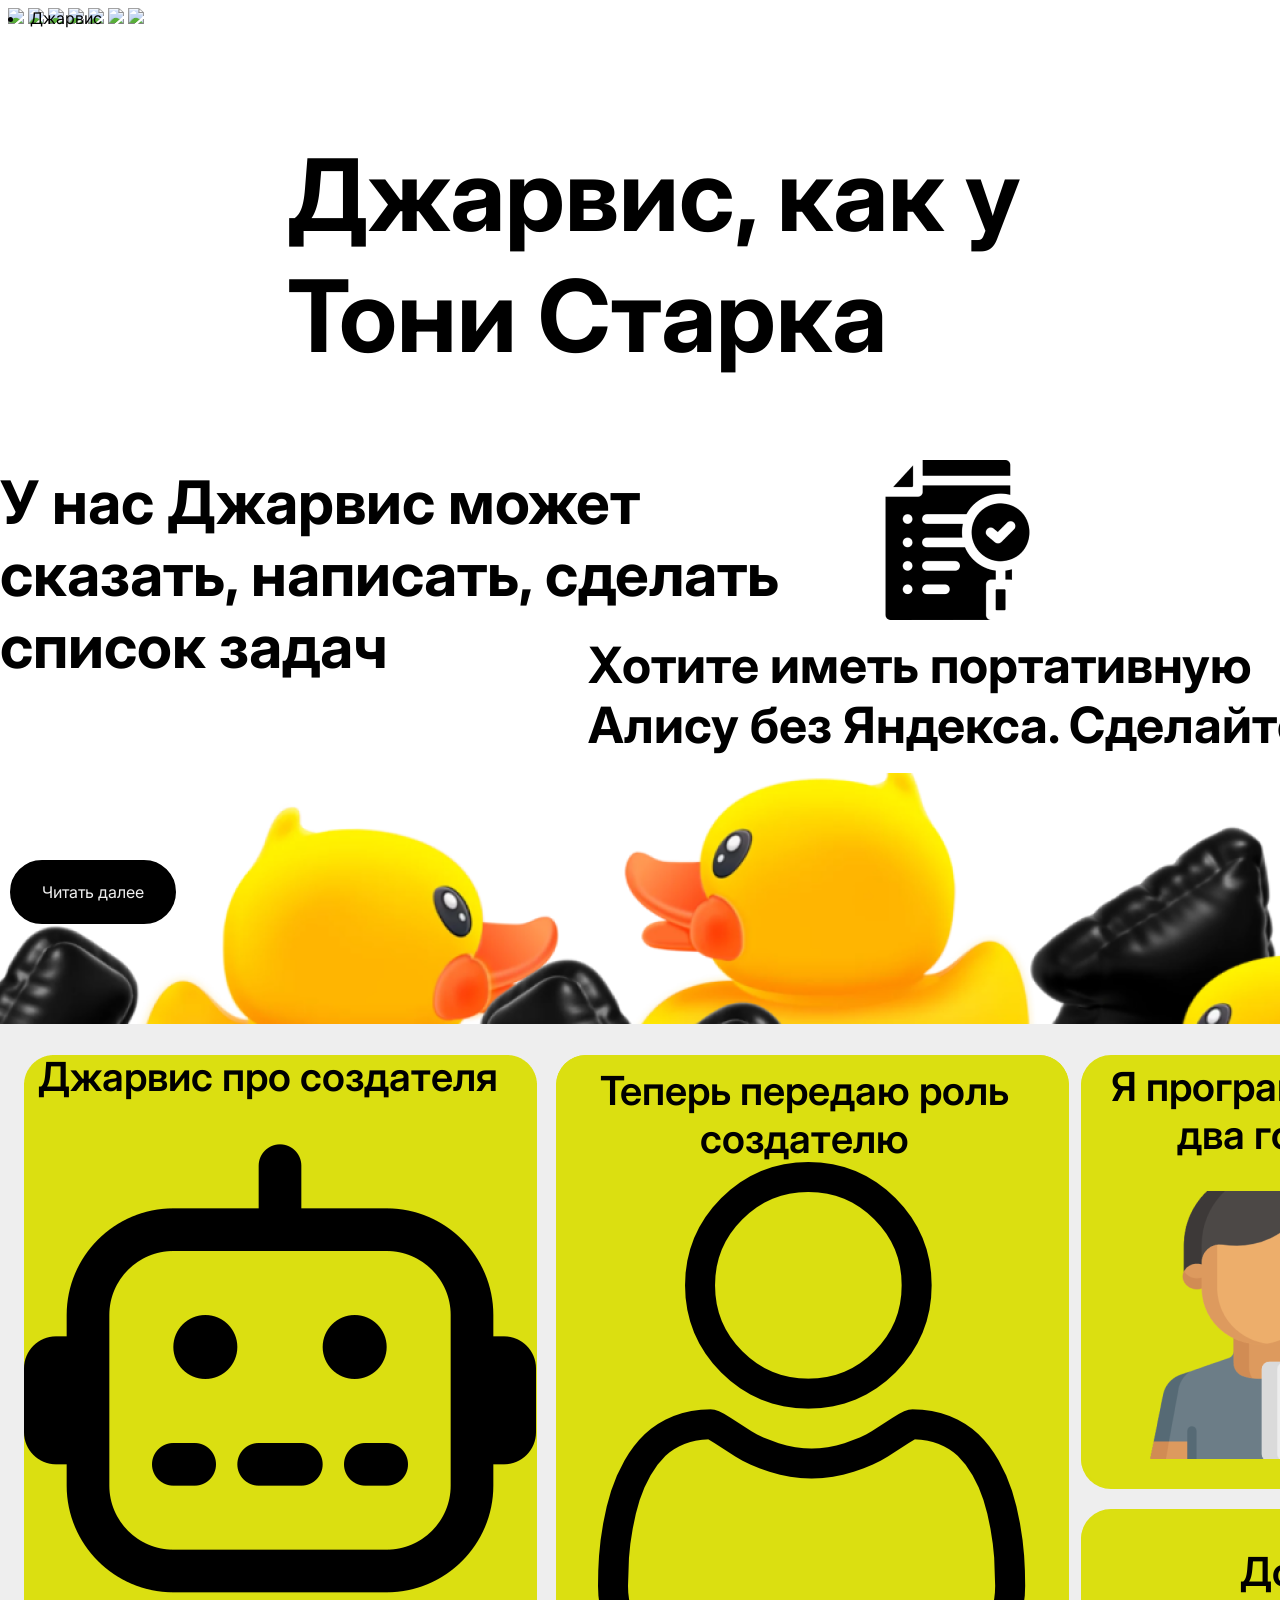
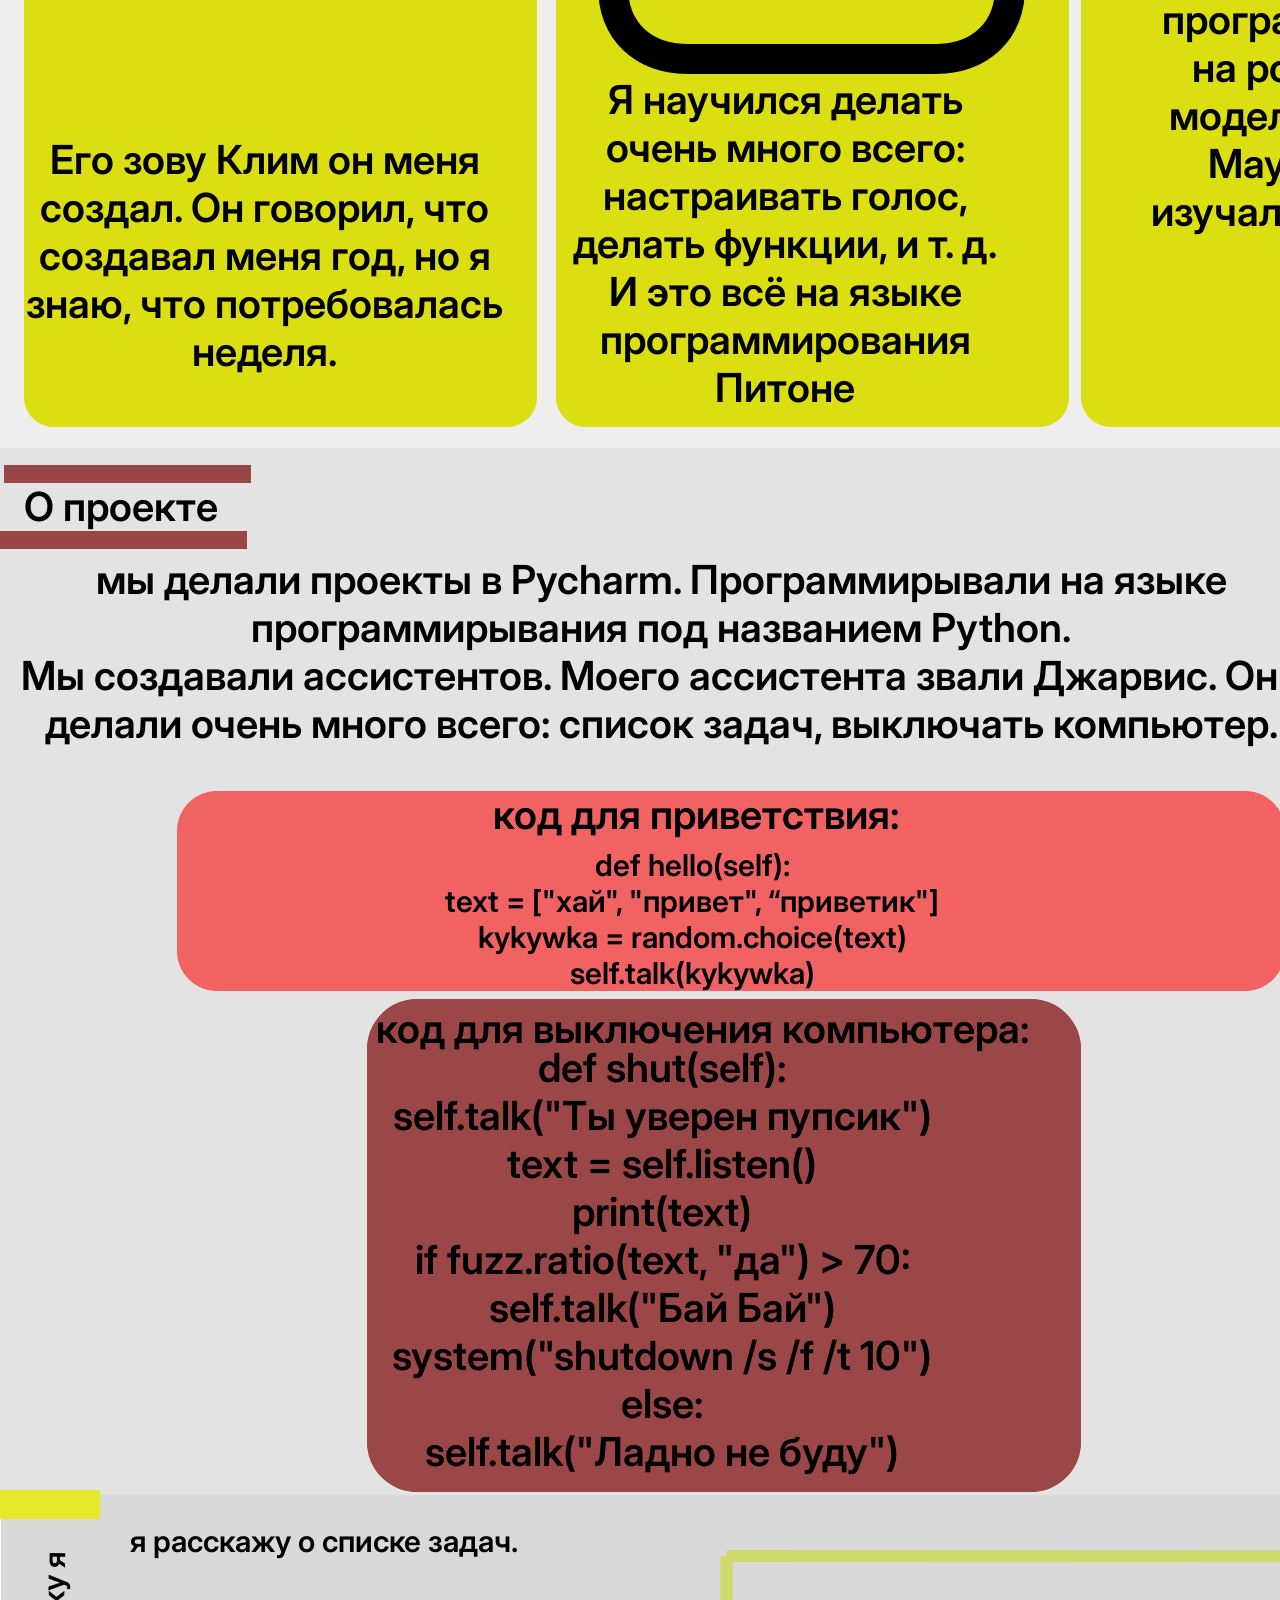
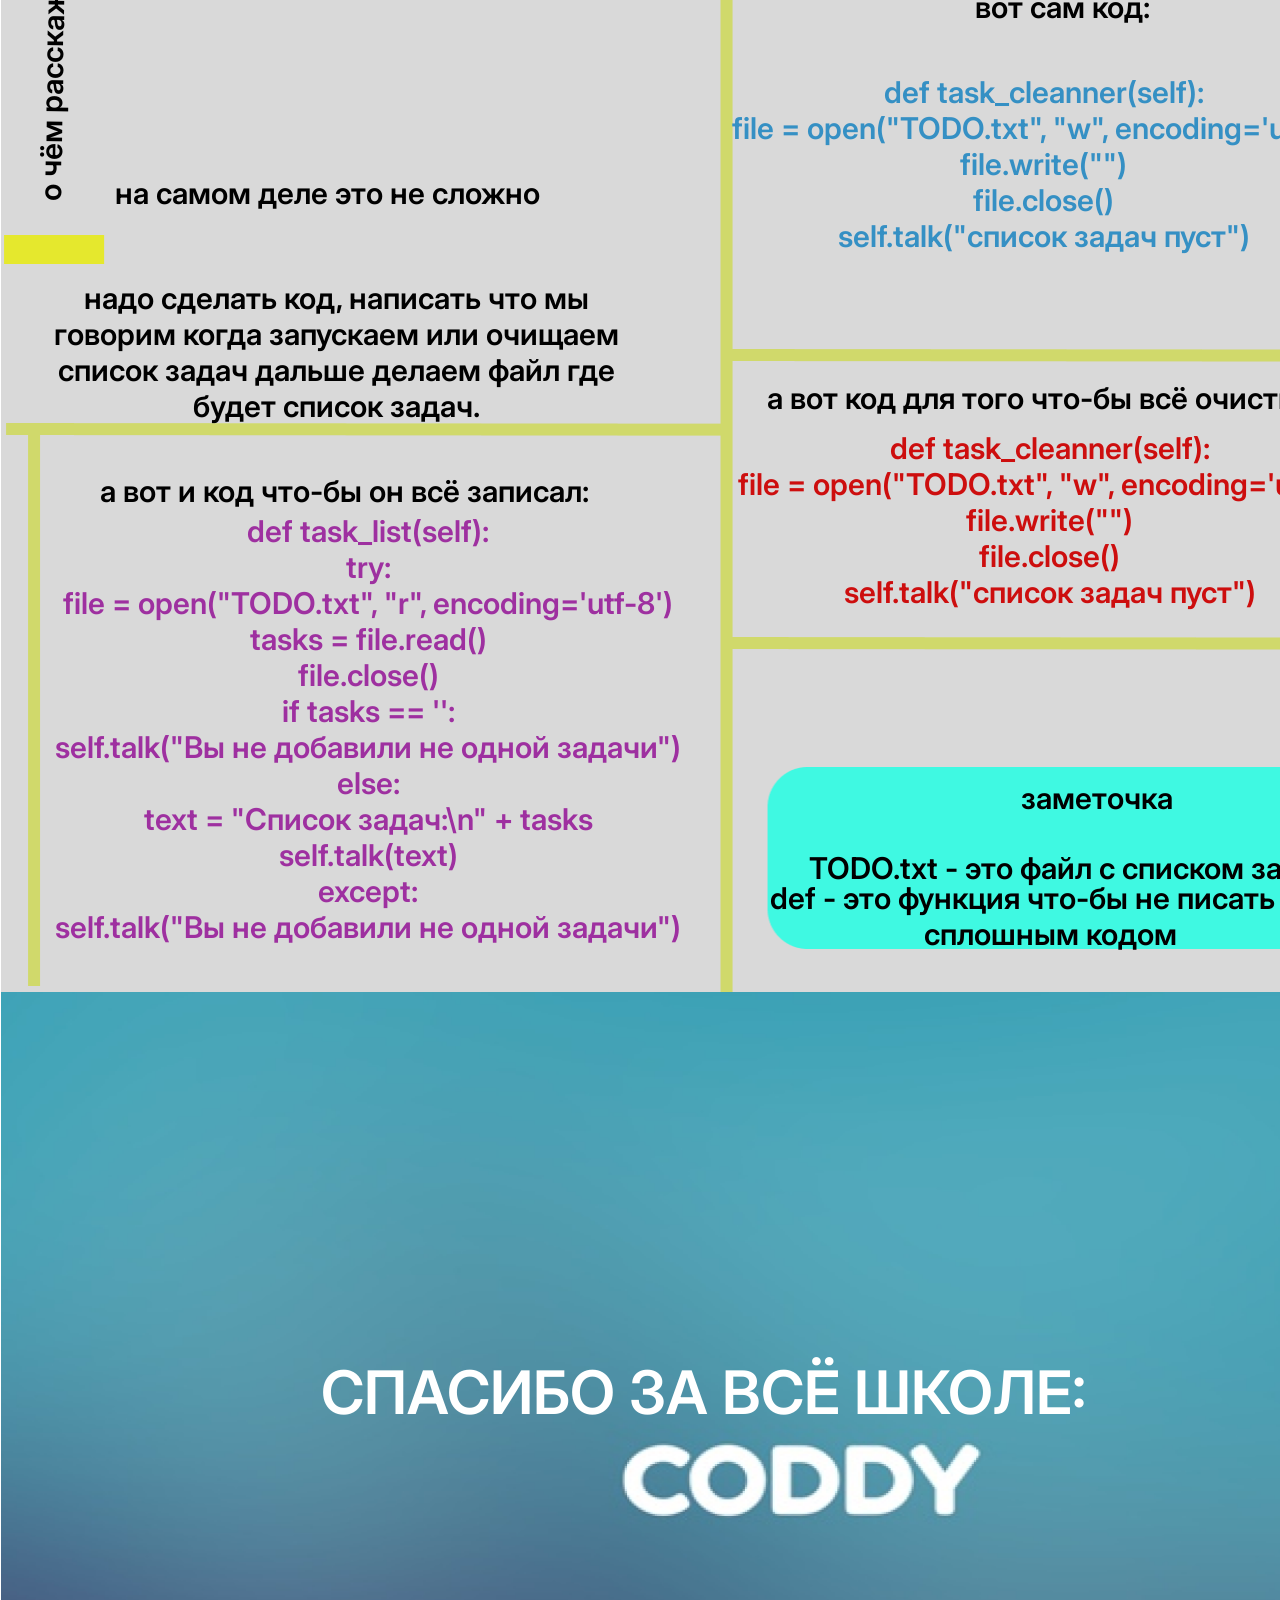
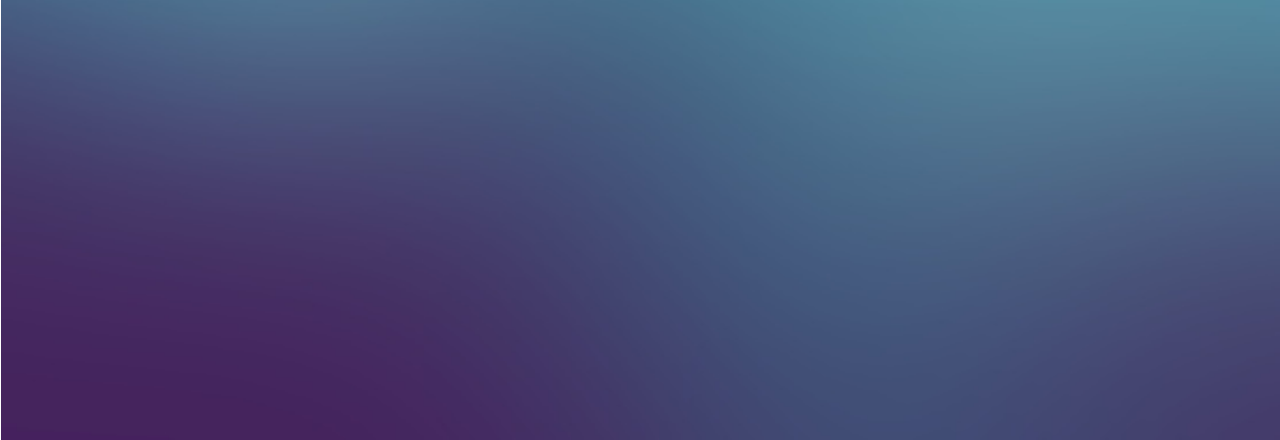
==== index.html @ 2b01bfba "Add files via upload" ====
<html>

<head>
    <link rel="stylesheet" href="stile.css">
</head>

<body>
    <nav>
        <li><a href="#n">Джарвис</a></li>
        <ul>
            <li><a href="#p">Кто я?</a></li>
            <li><a href="#o">что я сделал?</a></li>

        </ul>
    </nav>
    <section>
        <h1>Джарвис, как у<br>Тони Старка</h1>
        <p>
        <h2>У нас Джарвис может<br>сказать, написать, сделать<br>список задач</h2>
        <h3>Хотите иметь портативную<br>Алису без Яндекса. Сделайте<br>сами</h3>
        <h4>Джарвис про создателя</h4>
        <h5>Теперь передаю роль<br>создателю</h5>
        <h6>Я програмирую<br>два года</h6>
        <h7>О проекте</h7>
        <h8>о чём расскажу я</h8>
        <h9>СПАСИБО ЗА ВСЁ ШКОЛЕ:</h9>
        <p id="sigma">Его зову Клим он меня<br>создал. Он говорил, что<br>создавал меня год, но я<br>знаю, что
            потребовалась<br>неделя.</p>
        <h11>Я научился делать<br>очень много всего:<br>настраивать голос,<br>делать функции, и т. д.<br>
            И это всё на языке<br>программирования<br>Питоне</h11>
        <h12>До этого<br>программировал на роблаксе и<br>моделировал на<br>Maya так же<br>изучал Java и C++</h12>
        <h13>мы делали проекты в Pycharm. Программирывали на языке<br>программирывания под названием Python.<br>
            Мы создавали ассистентов. Моего ассистента звали Джарвис. Они<br>делали очень много всего: список задач,
            выключать компьютер.</h13>
        <h14>код для приветствия:</h14>
        <h15>def hello(self):<br>text = ["хай", "привет", “приветик"]<br>kykywka = random.choice(text)<br>
            self.talk(kykywka)
        </h15>
        <h16>код для выключения компьютера:</h16>
        <h17>def shut(self):<br>self.talk("Ты уверен пупсик")<br>text = self.listen()<br>print(text)<br>if
            fuzz.ratio(text,
            "да") > 70:<br>self.talk("Бай Бай")<br>system("shutdown /s /f /t 10")<br>else:<br>self.talk("Ладно не
            буду")
        </h17>
        <h18>я расскажу о списке задач.</h18>
        <h19>на самом деле это не сложно</h19>
        <p id="taller">надо сделать код, написать что мы<br>говорим когда запускаем или очищаем<br>список задач
            дальше
            делаем файл
            где<br>
            будет список задач.</p>
        <p id="shut">а вот и код что-бы он всё записал:</p>
        <p id="fire">вот сам код:</p>
        <p id="firee">def task_list(self):<br>try:<br>file = open("TODO.txt", "r", encoding='utf-8')<br>tasks =
            file.read()<br>file.close()<br>
            if tasks == '':<br>self.talk("Вы не добавили не одной задачи")<br>else:<br>text = "Список задач:\n" +
            tasks<br>
            self.talk(text)<br>except:<br>self.talk("Вы не добавили не одной задачи")</p>
        <p id="Java">а вот код для того что-бы всё очистить:</p>
        <p id="Z">def task_cleanner(self):<br>file = open("TODO.txt", "w",
            encoding='utf-8')<br>file.write("")<br>file.close()<br>self.talk("список задач пуст")</p>
        <p id="U">заметочка</p>
        <p id="L">def - это функция что-бы не писать всё<br>сплошным кодом</p>
        <p id="R">TODO.txt - это файл с списком задач</p>
        <p id="H">def task_cleanner(self):<br>file = open("TODO.txt", "w", encoding='utf-8')<br>file.write("")<br>
            file.close()<br>self.talk("список задач пуст")</p>










        <a id="read-more">Читать далее</a>
        <img id="KY" src="image 11.png">
        <img id="KYKY" src="image 9.png">
        <img id="KYKYKY" src="image 10.png">
        <img id="KYKYKYKY" src="image 7.png">
        <img id="DUCKS" src="Уточки.png">
        <img id="shi" src="Rectangle 3.png">
        <img id="shishi" src="Rectangle 4.png">
        <img id="e" src="Rectangle 5.png">
        <img id="a" src="Rectangle 6.png">
        <img id="b" src="Rectangle 8.png">
        <img id="c" src="Rectangle 9.png">
        <img id="d" src="Rectangle 12.png">
        <img id="f" src="Rectangle 13.png">
        <img id="g" src="Rectangle 17.png">
        <img id="i" src="Rectangle 20.png">
        <img id="j" src="Rectangle 21.png">
        <img id="k" src="Rectangle 23.png">
        <img id="m" src="Rectangle 25.png">
        <img id="n" src="Rectangle 7.png">
        <img id="o" src="Rectangle 10.png">
        <img id="p" src="Rectangle 2.png">
        <img id="s" src="Rectangle 16.png">
        <img id="y" src="Rectangle 15.png">
        <img id="t" src="Group 1.png">
        <img id="tea" src="image 12.png">




    </section>

</body>

</html>
---- stile.css ----
@import url('https://fonts.googleapis.com/css2?family=Inter:wght@100..900&display=swap');

body {
    background-color: white;
    font-family: "Inter", sans-serif;
    max-width: 1000px;
    min-width: 1000px;
}

h1 {
    font-family: "Inter", sans-serif;
    font-size: 100px;
    position: absolute;
    width: 866;
    height: 284;
    left: 287;
    top: 51;
}

h2 {
    font-family: "Inter", sans-serif;
    font-size: 60px;
    position: absolute;
    width: 875;
    height: 134;
    left: 0;
    top: 416;
}

h3 {
    font-family: "Inter", sans-serif;
    font-size: 50px;
    position: absolute;
    width: 854;
    height: 183;
    left: 588;
    top: 585;
}

h4 {

    position: absolute;
    width: 485px;
    height: 48px;
    left: 38px;
    top: 1000px;

    font-family: 'Inter';
    font-style: normal;
    font-weight: 600;
    font-size: 40px;
    line-height: 48px;
    display: flex;
    align-items: flex-end;
    text-align: center;

    color: #000000;

}

h5 {
    /* Теперь передаю роль создателю */

    position: absolute;
    width: 533px;
    height: 96px;
    left: 600px;
    top: 1000px;

    font-family: 'Inter';
    font-style: normal;
    font-weight: 600;
    font-size: 40px;
    line-height: 48px;
    display: flex;
    align-items: flex-end;
    text-align: center;

    color: #000000;


}

h6 {
    /* Я програмирую два года */

    position: absolute;
    width: 317px;
    height: 66px;
    left: 1111px;
    top: 1000px;

    font-family: 'Inter';
    font-style: normal;
    font-weight: 600;
    font-size: 40px;
    line-height: 48px;
    display: flex;
    align-items: flex-end;
    text-align: center;

    color: #000000;


}

h7 {
    /* О проекте */

    position: absolute;
    width: 206px;
    height: 48px;
    left: 24px;
    top: 2083px;

    font-family: 'Inter';
    font-style: normal;
    font-weight: 600;
    font-size: 40px;
    line-height: 48px;
    display: flex;
    align-items: flex-end;
    text-align: center;

    color: #000000;


}

h8 {
    /* о чём расскажу я */

    position: absolute;
    width: 264px;
    height: 36px;
    left: -80px;
    top: 3250.97px;

    font-family: 'Inter';
    font-style: normal;
    font-weight: 600;
    font-size: 30px;
    line-height: 36px;
    display: flex;
    align-items: flex-end;
    text-align: center;

    color: #000000;

    transform: rotate(-89.13deg);

}

h9 {
    /* СПАСИБО ЗА ВСЁ ШКОЛЕ: */

    position: absolute;
    width: 798px;
    height: 73px;
    left: 321px;
    top: 4556px;

    font-family: 'Inter';
    font-style: normal;
    font-weight: 600;
    font-size: 60px;
    line-height: 73px;
    /* identical to box height */
    display: flex;
    align-items: flex-end;
    text-align: center;

    color: #FFFFFF;


}

#sigma {
    /* Его зову Клим он меня создал. Он говорил, что создавал меня год, но я знаю, что потребовалась неделя. */

    position: absolute;
    left: 26px;
    width: 512px;
    top: 1864px;
    height: 71.81px;


    font-family: 'Inter';
    font-style: normal;
    font-weight: 600;
    font-size: 40px;
    line-height: 48px;
    display: flex;
    align-items: flex-end;
    text-align: center;

    color: #000000;
}

h11 {
    /* Я научился делать очень много всего: настраивать голос, делать функции, и т. д. И это всё на языке программирования Питоне */

    position: absolute;
    width: 479px;
    height: 336px;
    left: 573px;
    top: 1676px;

    font-family: 'Inter';
    font-style: normal;
    font-weight: 600;
    font-size: 40px;
    line-height: 48px;
    display: flex;
    align-items: flex-end;
    text-align: center;

    color: #000000;


}

h12 {
    /* До этого программировал на роблаксе и моделировал на Maya так же изучал Java и C++ */

    position: absolute;
    width: 369px;
    height: 470px;
    left: 1140px;
    top: 1366px;

    font-family: 'Inter';
    font-style: normal;
    font-weight: 600;
    font-size: 40px;
    line-height: 48px;
    display: flex;
    align-items: flex-end;
    text-align: center;

    color: #000000;


}


h13 {
    /* мы делали проекты в Pycharm. Программирывали на языке программирывания под названием Python. Мы создавали ассистентов. Моего ассистента звали Джарвис. Они делали очень много всего: список задач, выключать компьютер, здароваться, и т. д. */

    position: absolute;
    width: 1360px;
    height: 308px;
    left: 21px;
    top: 2040px;

    font-family: 'Inter';
    font-style: normal;
    font-weight: 600;
    font-size: 40px;
    line-height: 48px;
    display: flex;
    align-items: flex-end;
    text-align: center;

    color: #000000;


}

h14 {
    /* код для приветствия: */

    position: absolute;
    width: 432px;
    height: 48px;
    left: 493px;
    top: 2391px;

    font-family: 'Inter';
    font-style: normal;
    font-weight: 600;
    font-size: 40px;
    line-height: 48px;
    display: flex;
    align-items: flex-end;
    text-align: center;

    color: #000000;


}

h15 {
    /* def hello(self): text = ["хай", "привет", “приветик"] kykywka = random.choice(text) self.talk(kykywka) */

    position: absolute;
    width: 550px;
    height: 144px;
    left: 445px;
    top: 2447px;

    font-family: 'Inter';
    font-style: normal;
    font-weight: 600;
    font-size: 30px;
    line-height: 36px;
    display: flex;
    align-items: flex-end;
    text-align: center;

    color: #000000;


}

h16 {
    /* код для выключения компьютера: */

    position: absolute;
    width: 688px;
    height: 48px;
    left: 376px;
    top: 2605px;

    font-family: 'Inter';
    font-style: normal;
    font-weight: 600;
    font-size: 40px;
    line-height: 48px;
    display: flex;
    align-items: flex-end;
    text-align: center;

    color: #000000;


}

h17 {
    /* def shut(self): self.talk("Ты уверен пупсик") text = self.listen() print(text) if fuzz.ratio(text, "да") > 70: self.talk("Бай Бай") system("shutdown /s /f /t 10") else: self.talk("Ладно не буду") */

    position: absolute;
    width: 660px;
    height: 432px;
    left: 392px;
    top: 2644px;

    font-family: 'Inter';
    font-style: normal;
    font-weight: 600;
    font-size: 40px;
    line-height: 48px;
    display: flex;
    align-items: flex-end;
    text-align: center;

    color: #000000;


}

h18 {
    /* я расскажу о списке задач. */

    position: absolute;
    width: 414px;
    height: 36px;
    left: 130px;
    top: 3123px;

    font-family: 'Inter';
    font-style: normal;
    font-weight: 600;
    font-size: 30px;
    line-height: 36px;
    display: flex;
    align-items: flex-end;
    text-align: center;

    color: #000000;


}



h19 {
    /* на самом деле это не сложно */

    position: absolute;
    width: 444px;
    height: 36px;
    left: 115px;
    top: 3375px;

    font-family: 'Inter';
    font-style: normal;
    font-weight: 600;
    font-size: 30px;
    line-height: 36px;
    display: flex;
    align-items: flex-end;
    text-align: center;

    color: #000000;


}


#taller {
    /* надо сделать код, написать что мы говорим когда запускаем или очищаем список задач дальше делаем файл где будет список задач. */

    position: absolute;
    width: 600px;
    height: 144px;
    left: 54px;
    top: 3450px;

    font-family: 'Inter';
    font-style: normal;
    font-weight: 600;
    font-size: 30px;
    line-height: 36px;
    display: flex;
    align-items: flex-end;
    text-align: center;

    color: #000000;
}

#shut {
    /* а вот и код что-бы он всё записал: */

    position: absolute;
    width: 518px;
    height: 36px;
    left: 100px;
    top: 3643px;

    font-family: 'Inter';
    font-style: normal;
    font-weight: 600;
    font-size: 30px;
    line-height: 36px;
    display: flex;
    align-items: flex-end;
    text-align: center;

    color: #000000;


}

#fire {
    /* вот сам код: */

    position: absolute;
    width: 187px;
    height: 36px;
    left: 975px;
    top: 3159px;

    font-family: 'Inter';
    font-style: normal;
    font-weight: 600;
    font-size: 30px;
    line-height: 36px;
    display: flex;
    align-items: flex-end;
    text-align: center;

    color: #000000;




}

#firee {
    /* def task_list(self): try: file = open("TODO.txt", "r", encoding='utf-8') tasks = file.read() file.close() if tasks == '': self.talk("Вы не добавили не одной задачи") else: text = "Список задач:\n" + tasks self.talk(text) except: self.talk("Вы не добавили не одной задачи") */

    position: absolute;
    width: 830px;
    height: 565px;
    left: 55px;
    top: 3550px;

    font-family: 'Inter';
    font-style: normal;
    font-weight: 600;
    font-size: 30px;
    line-height: 36px;
    display: flex;
    align-items: flex-end;
    text-align: center;

    color: #9E30A0;


}

#Java {
    /* а вот код для того что-бы всё очистить: */

    position: absolute;
    width: 602px;
    height: 36px;
    left: 767px;
    top: 3550px;

    font-family: 'Inter';
    font-style: normal;
    font-weight: 600;
    font-size: 30px;
    line-height: 36px;
    display: flex;
    align-items: flex-end;
    text-align: center;

    color: #000000;


}

#Z {
    /* def task_cleanner(self): file = open("TODO.txt", "w", encoding='utf-8') file.write("") file.close() self.talk("список задач пуст") */

    position: absolute;
    width: 681px;
    height: 180px;
    left: 738px;
    top: 3600px;

    font-family: 'Inter';
    font-style: normal;
    font-weight: 600;
    font-size: 30px;
    line-height: 36px;
    display: flex;
    align-items: flex-end;
    text-align: center;

    color: #CD0E0E;


}




nav ul {
    color: brown;
    display: inline-block;
    margin-left: 500px;
}

nav ul li {
    display: inline-block;
}

nav {
    display: flex;
    justify-content: space-between;
    position: fixed;
    width: 1500px;
    z-index: 1;

}

nav a {
    color: #000000;
    text-decoration: none;
}

#shi {
    z-index: -1;
    position: absolute;
    width: 513px;
    height: 972px;
    left: 24px;
    top: 1055px;
}

#shishi {
    /* Rectangle 4 */
    z-index: -1;
    position: absolute;
    width: 513px;
    height: 972px;
    left: 556px;
    top: 1055px;

    background: #DBDF11;
    border-radius: 30px;
}

#e {
    /* Rectangle 5 */
    z-index: -1;
    position: absolute;
    width: 530px;
    height: 434px;
    left: 1081px;
    top: 1055px;

    background: #DBDF11;
    border-radius: 30px;

}

#a {
    /* Rectangle 6 */
    z-index: -1;
    position: absolute;
    width: 530px;
    height: 518px;
    left: 1081px;
    top: 1509px;

    background: #DBDF11;
    border-radius: 30px;

}

#p {
    /* Rectangle 2 */
    z-index: -2;
    position: absolute;
    width: 1600px;
    height: 1024px;
    left: 0px;
    top: 1024px;

    background: #EEEEEE;

}

#n {
    /* Rectangle 7 */
    z-index: -2;
    position: absolute;
    width: 1600px;
    height: 1048px;
    left: 0px;
    top: 2048px;

    background: #E3E3E3;

}

#b {
    /* Rectangle 8 */
    z-index: -1;
    position: absolute;
    width: 714px;
    height: 493px;
    left: 367px;
    top: 2599px;

    background: #9C4747;
    border-radius: 50px;

}

#c {
    /* Rectangle 9 */
    z-index: -1;
    position: absolute;
    width: 1108px;
    height: 200px;
    left: 177px;
    top: 2391px;

    background: #F16262;
    border-radius: 40px;

}

#o {
    /* Rectangle 10 */
    z-index: -2;
    position: absolute;
    width: 1600px;
    height: 1200px;
    left: 1px;
    top: 3095px;

    background: #D9D9D9;

}

#d {
    /* Rectangle 12 */
    z-index: -1;
    position: absolute;
    width: 247px;
    height: 18px;
    left: 4px;
    top: 2065px;

    background: #994646;

}

#f {
    /* Rectangle 13 */
    z-index: -1;
    position: absolute;
    width: 247px;
    height: 18px;
    left: 0px;
    top: 2131px;

    background: #994646;

}


#t {
    /* Group 1 */
    z-index: -1;
    position: absolute;
    width: 1441px;
    height: 1102px;
    left: 0px;
    top: 3090px;


}

#tea {
    /* image 12 */
    z-index: -1;
    position: absolute;
    width: 1600px;
    height: 1048px;
    left: 1px;
    top: 4192px;

    background: url(image.png);
}

#DUCKS {
    position: absolute;
    width: 155;
    height: 160;
    left: 880;
    top: 460;
}

#KY {
    position: absolute;
    width: 309;
    height: 268;
    left: 1131;
    top: 1191;
}

#KYKYKYKY {
    position: absolute;
    width: 1440;
    height: 251;
    left: 0;
    top: 773;
}

#KYKY {
    position: absolute;
    width: 512;
    height: 512;
    left: 24;
    top: 1123;
}

#KYKYKY {
    position: absolute;
    width: 512;
    height: 512;
    left: 556;
    top: 1162;
}


#read-more {
    border: solid 2px black;
    padding: 20px 30px;
    border-radius: 50px;
    display: inline-block;

}

#read-more {
    z-index: 2;
    background-color: #000000;
    color: #EEEEEE;
    position: absolute;
    top: 860px;
    left: 10;
}

#U {
    /* заметочка */

    position: absolute;
    width: 159px;
    height: 36px;
    left: 1021px;
    top: 3950px;

    font-family: 'Inter';
    font-style: normal;
    font-weight: 600;
    font-size: 30px;
    line-height: 36px;
    display: flex;
    align-items: flex-end;
    text-align: center;

    color: #000000;


}

#L {
    /* def - это функция что-бы не писать всё сплошным кодом */

    position: absolute;
    width: 660px;
    height: 72px;
    left: 770px;
    top: 4050px;

    font-family: 'Inter';
    font-style: normal;
    font-weight: 600;
    font-size: 30px;
    line-height: 36px;
    display: flex;
    align-items: flex-end;
    text-align: center;

    color: #000000;


}

#R {
    /* TODO.txt - это файл с списком задач */

    position: absolute;
    width: 551px;
    height: 36px;
    left: 809px;
    top: 4020px;

    font-family: 'Inter';
    font-style: normal;
    font-weight: 600;
    font-size: 30px;
    line-height: 36px;
    display: flex;
    align-items: flex-end;
    text-align: center;

    color: #000000;

}

#H {
    /* def task_planner(self): self.talk("Что добавить в список задач") task = self.listen() file = open("TODO.txt", "a", encoding='utf-8') task = task + '\n' file.write(task) file.close() self.talk(f"Задача {task} добавлена") */

    position: absolute;
    width: 673px;
    height: 324px;
    left: 732px;
    top: 3100px;

    font-family: 'Inter';
    font-style: normal;
    font-weight: 600;
    font-size: 30px;
    line-height: 36px;
    display: flex;
    align-items: flex-end;
    text-align: center;

    color: #3590C4;

}
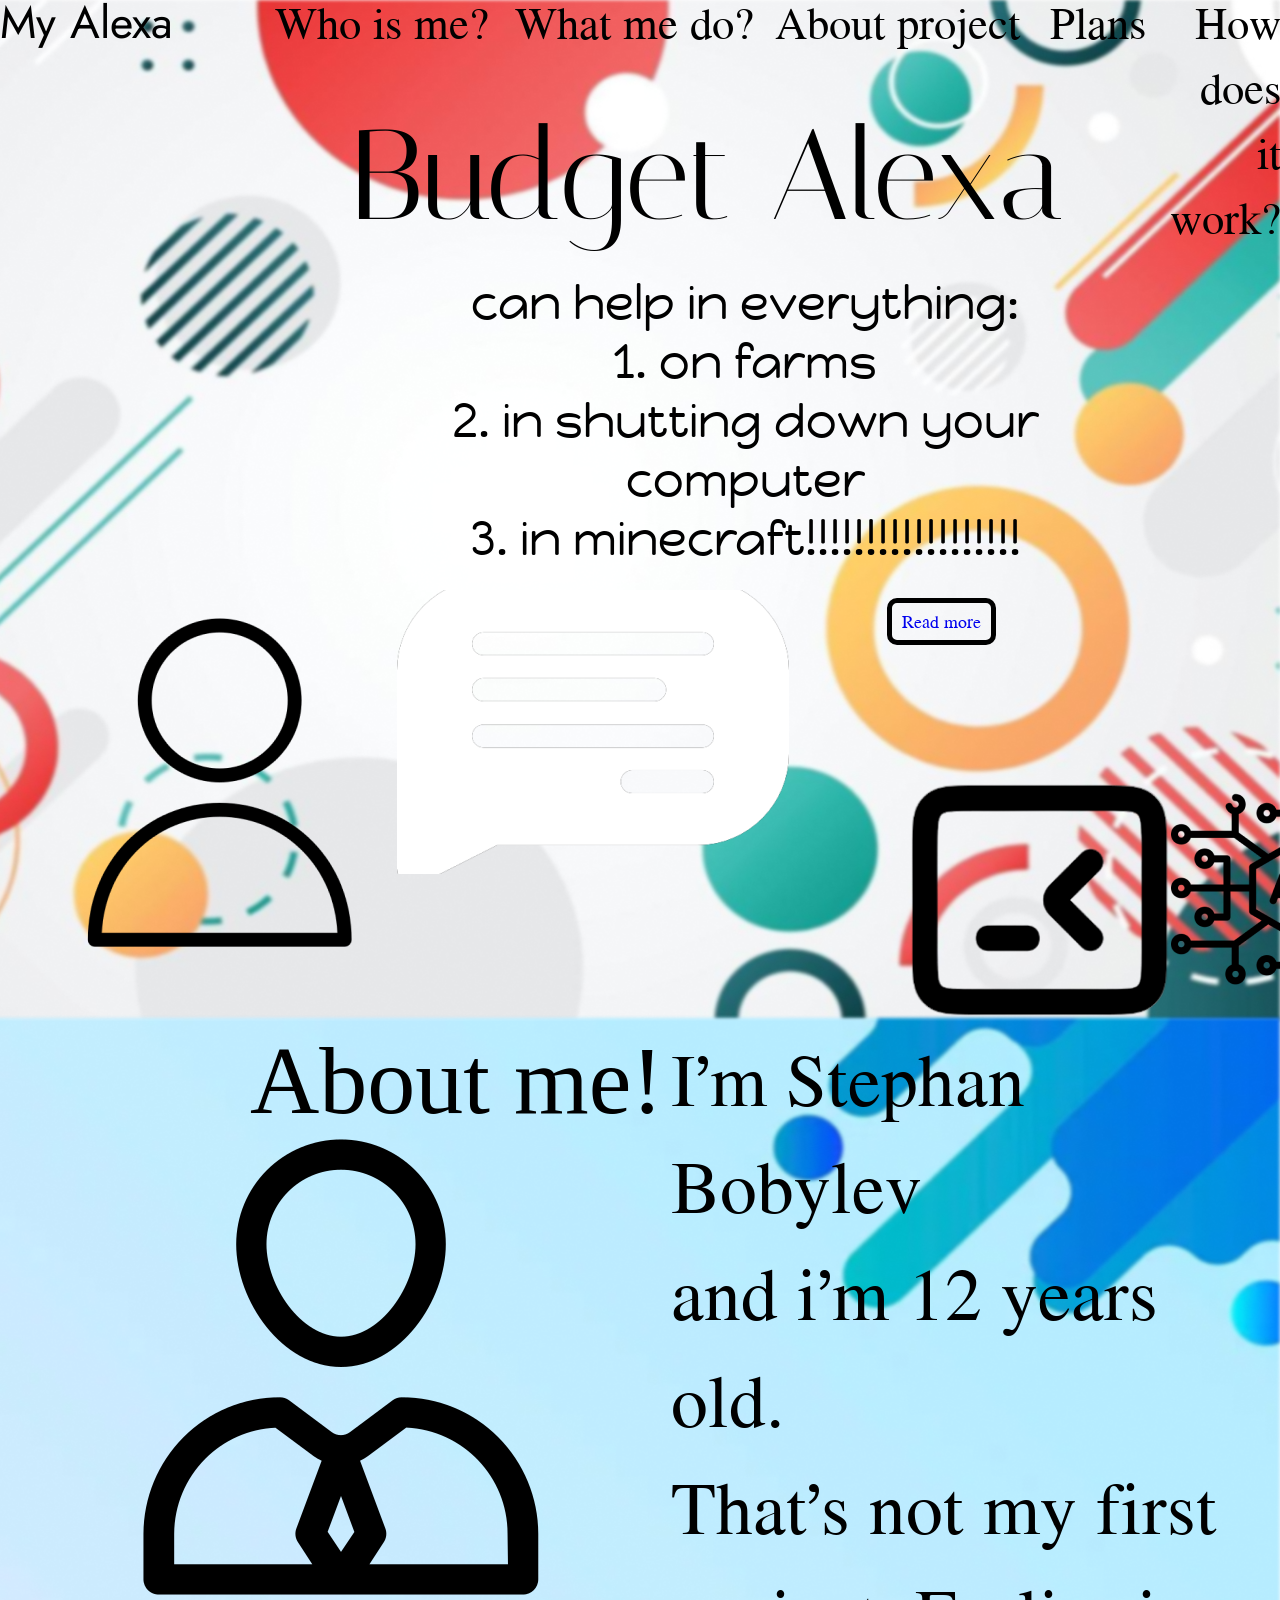
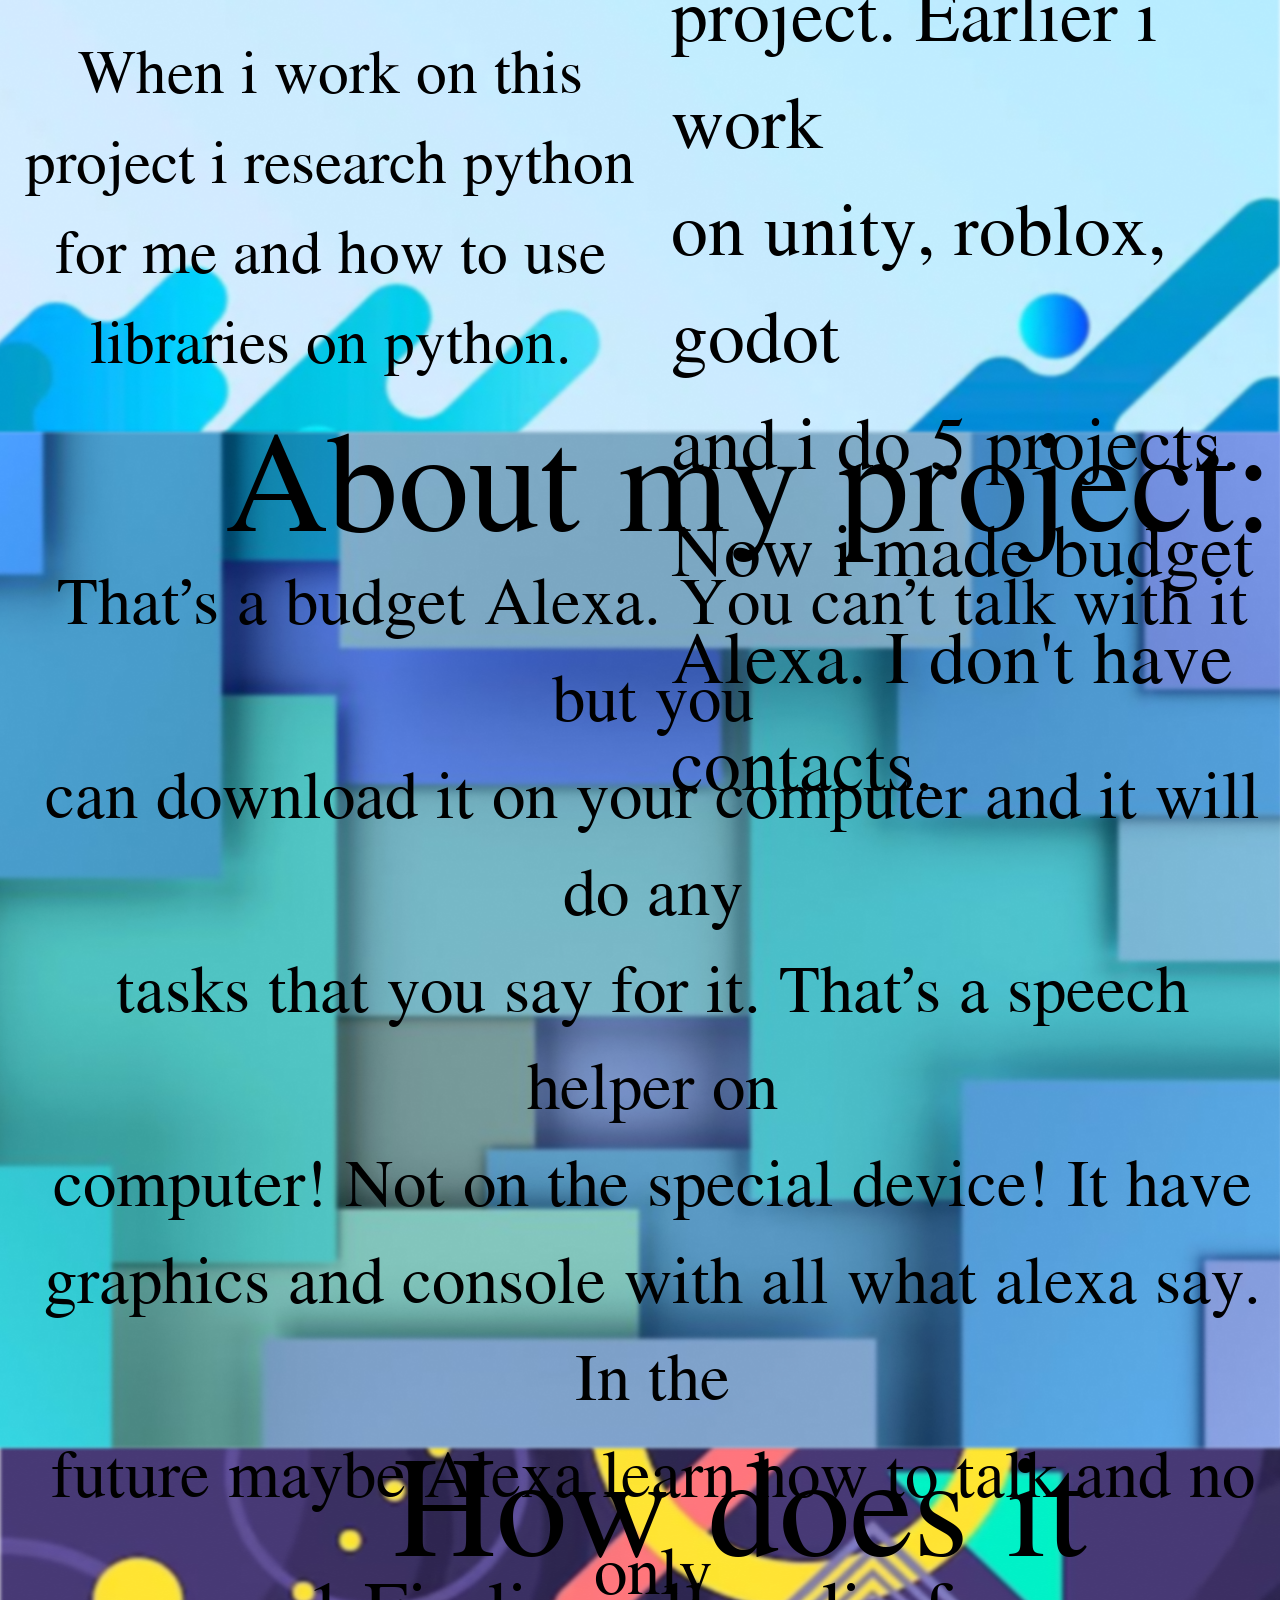
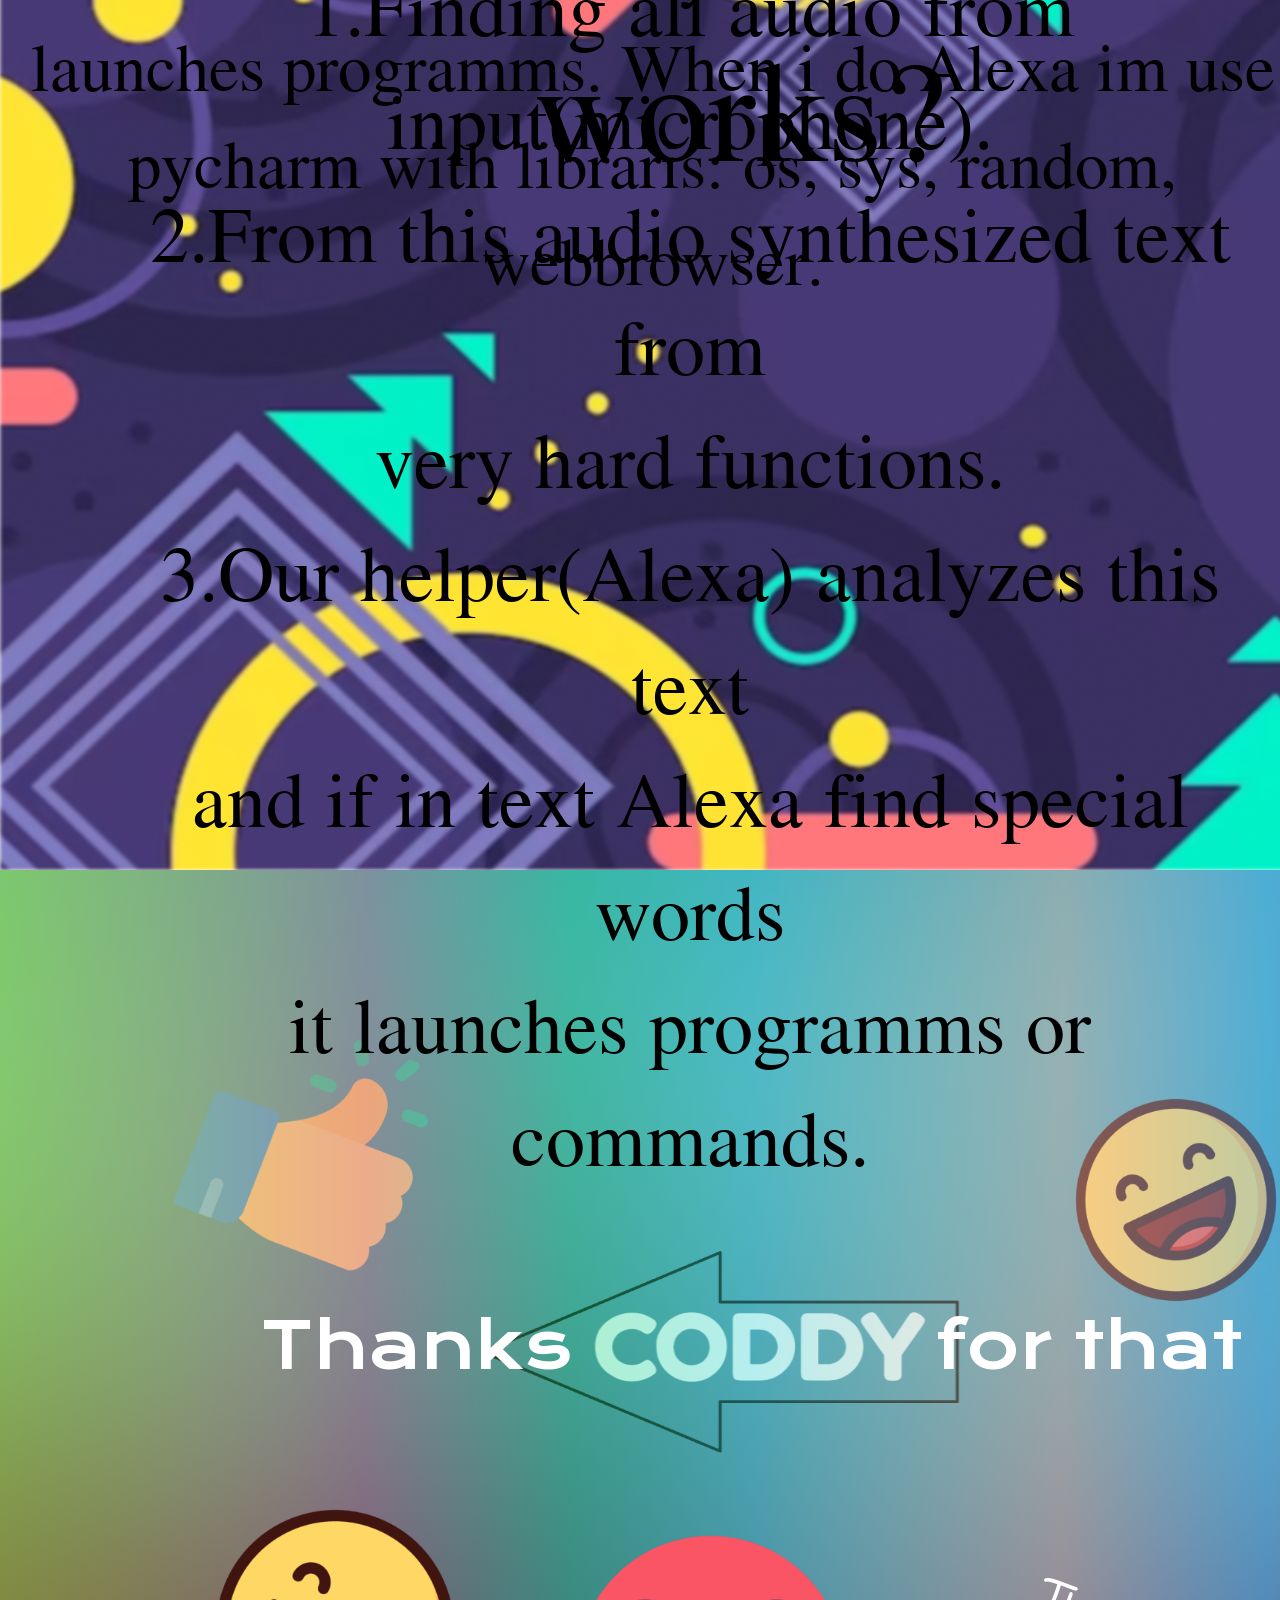
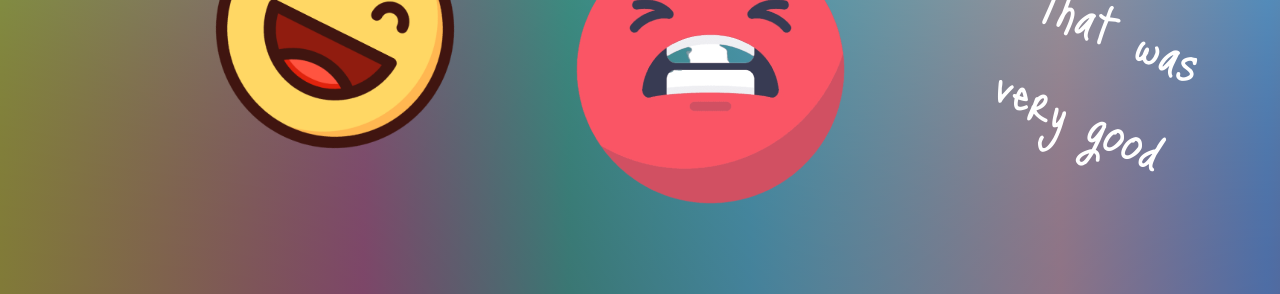
==== commit e8944763: "Add files via upload" ====
--- a/index.html
+++ b/index.html
@@ -1,111 +1,91 @@
 <html>
 
 <head>
-    <link rel="stylesheet" href="stile.css">
+    <link rel="stylesheet" href="styles.css">
 </head>
 
 <body>
     <nav>
-        <li><a href="#n">Джарвис</a></li>
-        <ul>
-            <li><a href="#p">Кто я?</a></li>
-            <li><a href="#o">что я сделал?</a></li>
-
-        </ul>
+        <a id="mmb" href="#main">My Alexa</a>
+        <a id="n5" href="#screen_2">Who is me?</a>
+        <a id="n4" href="#screen_2">What me do?</a>
+        <a id="n3" href="#screen_3">About project</a>
+        <a id="n2" href="#screen_3">Plans</a>
+        <a id="n1" href="#screen_4">How does it work?</a>
     </nav>
-    <section>
-        <h1>Джарвис, как у<br>Тони Старка</h1>
-        <p>
-        <h2>У нас Джарвис может<br>сказать, написать, сделать<br>список задач</h2>
-        <h3>Хотите иметь портативную<br>Алису без Яндекса. Сделайте<br>сами</h3>
-        <h4>Джарвис про создателя</h4>
-        <h5>Теперь передаю роль<br>создателю</h5>
-        <h6>Я програмирую<br>два года</h6>
-        <h7>О проекте</h7>
-        <h8>о чём расскажу я</h8>
-        <h9>СПАСИБО ЗА ВСЁ ШКОЛЕ:</h9>
-        <p id="sigma">Его зову Клим он меня<br>создал. Он говорил, что<br>создавал меня год, но я<br>знаю, что
-            потребовалась<br>неделя.</p>
-        <h11>Я научился делать<br>очень много всего:<br>настраивать голос,<br>делать функции, и т. д.<br>
-            И это всё на языке<br>программирования<br>Питоне</h11>
-        <h12>До этого<br>программировал на роблаксе и<br>моделировал на<br>Maya так же<br>изучал Java и C++</h12>
-        <h13>мы делали проекты в Pycharm. Программирывали на языке<br>программирывания под названием Python.<br>
-            Мы создавали ассистентов. Моего ассистента звали Джарвис. Они<br>делали очень много всего: список задач,
-            выключать компьютер.</h13>
-        <h14>код для приветствия:</h14>
-        <h15>def hello(self):<br>text = ["хай", "привет", “приветик"]<br>kykywka = random.choice(text)<br>
-            self.talk(kykywka)
-        </h15>
-        <h16>код для выключения компьютера:</h16>
-        <h17>def shut(self):<br>self.talk("Ты уверен пупсик")<br>text = self.listen()<br>print(text)<br>if
-            fuzz.ratio(text,
-            "да") > 70:<br>self.talk("Бай Бай")<br>system("shutdown /s /f /t 10")<br>else:<br>self.talk("Ладно не
-            буду")
-        </h17>
-        <h18>я расскажу о списке задач.</h18>
-        <h19>на самом деле это не сложно</h19>
-        <p id="taller">надо сделать код, написать что мы<br>говорим когда запускаем или очищаем<br>список задач
-            дальше
-            делаем файл
-            где<br>
-            будет список задач.</p>
-        <p id="shut">а вот и код что-бы он всё записал:</p>
-        <p id="fire">вот сам код:</p>
-        <p id="firee">def task_list(self):<br>try:<br>file = open("TODO.txt", "r", encoding='utf-8')<br>tasks =
-            file.read()<br>file.close()<br>
-            if tasks == '':<br>self.talk("Вы не добавили не одной задачи")<br>else:<br>text = "Список задач:\n" +
-            tasks<br>
-            self.talk(text)<br>except:<br>self.talk("Вы не добавили не одной задачи")</p>
-        <p id="Java">а вот код для того что-бы всё очистить:</p>
-        <p id="Z">def task_cleanner(self):<br>file = open("TODO.txt", "w",
-            encoding='utf-8')<br>file.write("")<br>file.close()<br>self.talk("список задач пуст")</p>
-        <p id="U">заметочка</p>
-        <p id="L">def - это функция что-бы не писать всё<br>сплошным кодом</p>
-        <p id="R">TODO.txt - это файл с списком задач</p>
-        <p id="H">def task_cleanner(self):<br>file = open("TODO.txt", "w", encoding='utf-8')<br>file.write("")<br>
-            file.close()<br>self.talk("список задач пуст")</p>
-
-
-
-
-
-
-
-
-
-
-        <a id="read-more">Читать далее</a>
-        <img id="KY" src="image 11.png">
-        <img id="KYKY" src="image 9.png">
-        <img id="KYKYKY" src="image 10.png">
-        <img id="KYKYKYKY" src="image 7.png">
-        <img id="DUCKS" src="Уточки.png">
-        <img id="shi" src="Rectangle 3.png">
-        <img id="shishi" src="Rectangle 4.png">
-        <img id="e" src="Rectangle 5.png">
-        <img id="a" src="Rectangle 6.png">
-        <img id="b" src="Rectangle 8.png">
-        <img id="c" src="Rectangle 9.png">
-        <img id="d" src="Rectangle 12.png">
-        <img id="f" src="Rectangle 13.png">
-        <img id="g" src="Rectangle 17.png">
-        <img id="i" src="Rectangle 20.png">
-        <img id="j" src="Rectangle 21.png">
-        <img id="k" src="Rectangle 23.png">
-        <img id="m" src="Rectangle 25.png">
-        <img id="n" src="Rectangle 7.png">
-        <img id="o" src="Rectangle 10.png">
-        <img id="p" src="Rectangle 2.png">
-        <img id="s" src="Rectangle 16.png">
-        <img id="y" src="Rectangle 15.png">
-        <img id="t" src="Group 1.png">
-        <img id="tea" src="image 12.png">
-
-
-
-
+    <section id="all">
+        <section id="main">
+            <a id="h1">Budget Alexa</h1>
+                <p id="h2">
+                    can help in everything:<br>
+                    1. on farms<br>
+                    2. in shutting down your computer<br>
+                    3. in minecraft!!!!!!!!!!!!!!!!!!<br>
+                </p>
+                <a id="read_more_link" href="#screen_3">Read more</a>
+                <img id="screen_1" src="screen_1.png">
+                <img id="ai_icon" src="ai_icon.png">
+                <img id="human_icon" src="human_icon.png">
+                <img id="cmd_icon" src="cmd_icon.png">
+                <img id="message_icon" src="message_icon.png">
+        </section>
+        <section id="ab_me">
+            <img id="screen_2" src="screen_2.png">
+            <img id="me_icon" src="me_icon.png">
+            <a id="mea">About me!</a>
+            <a id="ame_1">I’m Stephan Bobylev<br>
+                and i’m 12 years old.<br>
+                That’s not my first<br>
+                project. Earlier i work<br>
+                on unity, roblox, godot<br>
+                and i do 5 projects.<br>
+                Now i made budget<br>
+                Alexa. I don't have contacts.
+            </a>
+            <a id="ame_2">When i work on this<br>
+                project i research python<br>
+                for me and how to use<br>
+                libraries on python.<br>
+            </a>
+        </section>
+        <section id="ab_my_pr">
+            <img id="screen_3" src="screen_3.png">
+            <a id="ampm">About my project:</a>
+            <a id="amp">That’s a budget Alexa. You can’t talk with it but you<br>
+                can download it on your computer and it will do any<br>
+                tasks that you say for it. That’s a speech helper on<br>
+                computer! Not on the special device! It have<br>
+                graphics and console with all what alexa say. In the<br>
+                future maybe Alexa learn how to talk and no only<br>
+                launches programms. When i do Alexa im use<br>
+                pycharm with libraris: os, sys, random, webbrowser.
+            </a>
+        </section>
+        <section id="ho_do_wo">
+            <img id="screen_4" src="screen_4.png">
+            <a id="hdm">How does it works?</a>
+            <a id="hd">
+                1.Finding all audio from<br>
+                input(microphone).<br>
+                2.From this audio synthesized text from<br>
+                very hard functions.<br>
+                3.Our helper(Alexa) analyzes this text<br>
+                and if in text Alexa find special words<br>
+                it launches programms or commands.<br>
+            </a>
+        </section>
+        <section id="thx_coddy">
+            <img id="screen_5" src="screen_5.png">
+            <img id="like" src="like.png">
+            <img id="smile" src="smile.png">
+            <img id="smile_face" src="smile_face.png">
+            <img id="gg" src="gg.png">
+            <a id="thx">Thanks</a>
+            <a id="thx_2">for that</a>
+            <a id="twg">That was<br>very good</a>
+            <a id="t"></a>
+        </section>
     </section>
-
 </body>
 
 </html>
--- a/styles.css
+++ b/styles.css
@@ -0,0 +1,345 @@
+@import url('https://fonts.googleapis.com/css2?family=Happy+Monkey&family=Italiana&family=Jomolhari&family=Jost:ital,wght@0,100..900;1,100..900&family=Just+Another+Hand&family=Just+Me+Again+Down+Here&family=Krona+One&display=swap');
+
+
+#t {
+    position: absolute;
+    width: 1520px;
+    height: 1024px;
+    left: 0px;
+    top: 4070px;
+
+    background: linear-gradient(90.18deg, #DBFF00 0.15%, #D07777 24.08%, #2DD986 37.54%, #49D5D5 49.5%, #FFBCA7 69.84%, #5CBAFF 83.4%, #FF3D00 99.85%);
+    opacity: 0.4;
+    z-index: -1;
+}
+
+
+body {
+    font-family: "Jomolhari", sans-serif;
+    max-width: 1000px;
+    min-width: 1000px;
+    margin: 0 auto;
+}
+
+#h1 {
+    position: absolute;
+    top: 100;
+    left: 350;
+    font-family: "Italiana", sans-serif;
+    font-size: 128;
+}
+
+#read_more_link {
+    border: solid 5px black;
+    padding: 5px 10px;
+    border-radius: 10px;
+    display: inline-block;
+    position: absolute;
+    top: 598;
+    left: 887;
+    text-decoration: none;
+}
+
+#read_more_link:hover {
+    color: 494949;
+    text-decoration: underline;
+    transform: rotate(-2deg);
+}
+
+#h2 {
+    position: absolute;
+    top: 125;
+    left: 75;
+    font-family: "Happy Monkey", system-ui;
+    font-size: 48;
+    text-align: center;
+}
+
+#screen_1 {
+    position: absolute;
+    width: 1523px;
+    height: 1024px;
+    top: 0;
+    right: 0;
+    z-index: -1;
+}
+
+#screen_2 {
+    position: absolute;
+    width: 1523px;
+    height: 1024px;
+    top: 1014;
+    right: 0;
+    z-index: -1;
+}
+
+#screen_3 {
+    position: absolute;
+    width: 1523px;
+    height: 1024px;
+    top: 2028;
+    right: 0;
+    z-index: -1;
+}
+
+#screen_4 {
+    position: absolute;
+    width: 1527px;
+    height: 1028px;
+    top: 3042;
+    left: 0;
+    z-index: -2;
+}
+
+#screen_5 {
+    position: absolute;
+    width: 1520;
+    height: 1024;
+    top: 4070;
+    left: 0;
+    z-index: -3;
+}
+
+#like {
+    position: absolute;
+    width: 288;
+    height: 284;
+    top: 4198;
+    left: 169;
+    z-index: -2;
+    rotate: -21°;
+}
+
+#smile {
+    position: absolute;
+    width: 320;
+    height: 320;
+    top: 4669;
+    left: 175;
+    z-index: 0;
+    rotate: -26;
+}
+
+#smile_face {
+    position: absolute;
+    width: 266;
+    height: 268;
+    top: 4266;
+    left: 1043;
+    z-index: -2;
+    rotate: 25°;
+}
+
+#gg {
+    position: absolute;
+    width: 295;
+    height: 295;
+    top: 4722;
+    left: 563;
+    z-index: 0;
+    rotate: 0;
+}
+
+#twg {
+    position: absolute;
+    font-family: "Just Me Again Down Here", cursive;
+    top: 4778;
+    left: 1011;
+    font-size: 64;
+    z-index: 0;
+    color: #fff;
+    transform: rotate(24deg);
+}
+
+#thx {
+    position: absolute;
+    font-family: "Krona One", sans-serif;
+    top: 4505;
+    left: 260;
+    rotate: 0;
+    font-size: 64;
+    z-index: 0;
+    color: #fff;
+}
+
+#thx_2 {
+    position: absolute;
+    font-family: "Krona One", sans-serif;
+    top: 4505;
+    left: 935;
+    rotate: 0;
+    font-size: 64;
+    z-index: 0;
+    color: #fff;
+}
+
+#mmb {
+    position: fixed;
+    top: -10;
+    left: 0;
+    font-family: "Jost", sans-serif;
+    font-style: Bold;
+    font-size: 45;
+    z-index: 100;
+}
+
+#n1 {
+    position: fixed;
+    top: -10;
+    left: 1170;
+    text-align: right;
+    font-size: 40;
+    font-family: "Jomolhari", serif;
+    z-index: 100;
+}
+
+#n2 {
+    position: fixed;
+    top: -10;
+    left: 1050;
+    text-align: right;
+    font-size: 40;
+    font-family: "Jomolhari", serif;
+    z-index: 100;
+}
+
+#n3 {
+    position: fixed;
+    top: -10;
+    left: 775;
+    text-align: right;
+    font-size: 40;
+    font-family: "Jomolhari", serif;
+    z-index: 100;
+}
+
+#n4 {
+    position: fixed;
+    top: -10;
+    left: 515;
+    text-align: right;
+    font-size: 40;
+    font-family: "Jomolhari", serif;
+    z-index: 100;
+}
+
+#n5 {
+    position: fixed;
+    top: -10;
+    left: 275;
+    text-align: right;
+    font-size: 40;
+    font-family: "Jomolhari", serif;
+    z-index: 100;
+}
+
+#message_icon {
+    position: absolute;
+    width: 392px;
+    height: 284px;
+    top: 590;
+    left: 397;
+}
+
+#me_icon {
+    position: absolute;
+    width: 512px;
+    height: 512px;
+    top: 1111;
+    left: 85;
+}
+
+#ai_icon {
+    position: absolute;
+    width: 240px;
+    height: 240px;
+    top: 768;
+    left: 1171;
+}
+
+#cmd_icon {
+    position: absolute;
+    width: 263px;
+    height: 245px;
+    top: 779;
+    left: 910;
+}
+
+#human_icon {
+    position: absolute;
+    width: 350px;
+    height: 346px;
+    top: 610;
+    left: 47;
+}
+
+#mea {
+    position: absolute;
+    top: 1025;
+    left: 250;
+    font-size: 96;
+    font-family: "Just Another Hand", cursive;
+}
+
+#ame_1 {
+    position: absolute;
+    top: 1025;
+    left: 671;
+    font-size: 66;
+    font-family: "Jomolhari", serif;
+}
+
+#ame_2 {
+    position: absolute;
+    top: 1625;
+    left: 25;
+    font-size: 55;
+    font-family: "Jomolhari", serif;
+    text-align: center;
+}
+
+#ampm {
+    position: absolute;
+    top: 1975;
+    left: 225;
+    font-size: 128;
+    font-family: "Jomolhari", serif;
+}
+
+#amp {
+    position: absolute;
+    top: 2150;
+    left: 25;
+    font-size: 60;
+    font-family: "Jomolhari", serif;
+    text-align: center;
+}
+
+#hd {
+    position: absolute;
+    top: 3150;
+    left: 100;
+    font-size: 70;
+    font-family: "Jomolhari", serif;
+    text-align: center;
+}
+
+#hdm {
+    position: absolute;
+    top: 3000;
+    left: 200;
+    font-size: 128;
+    font-family: "Jomolhari", serif;
+    text-align: center;
+}
+
+nav a {
+    color: #000;
+    text-decoration: none;
+}
+
+nav a:hover {
+    color: #494949;
+    text-decoration: underline;
+    transform: rotate(2deg);
+}
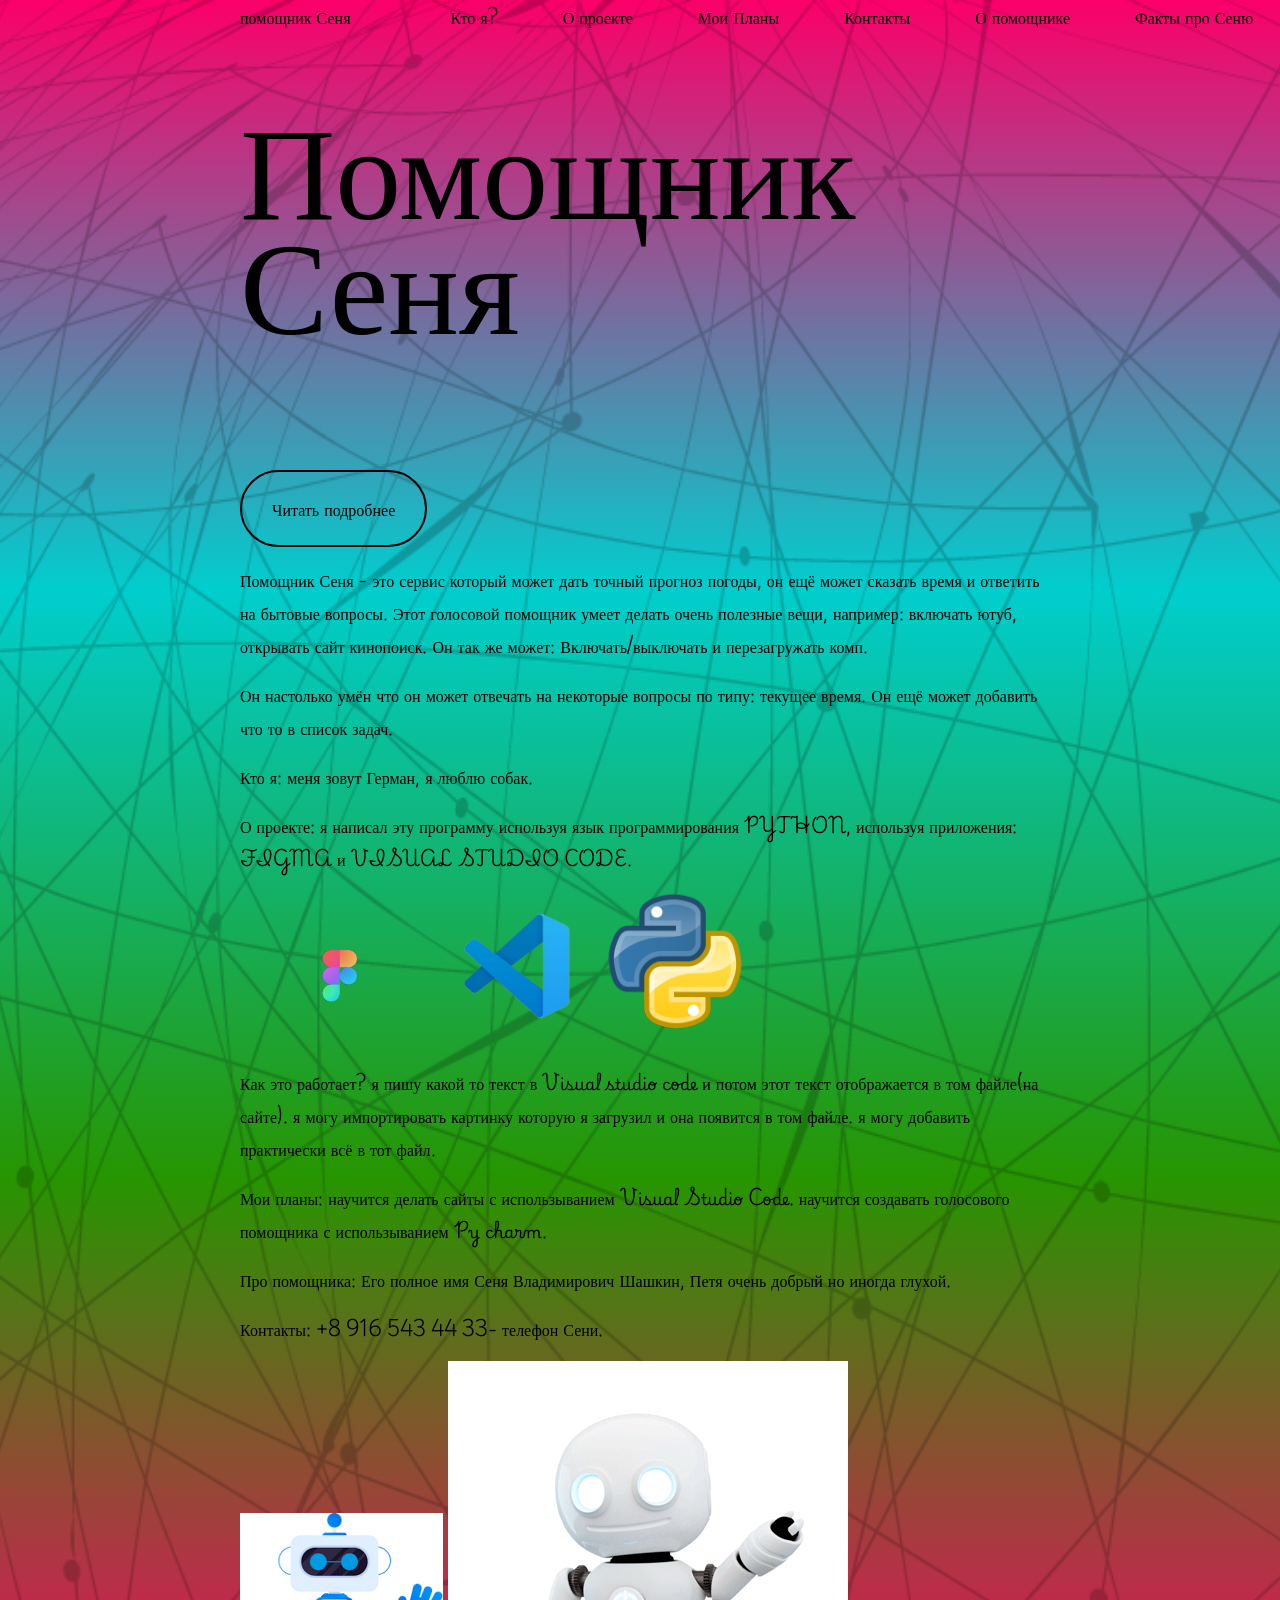
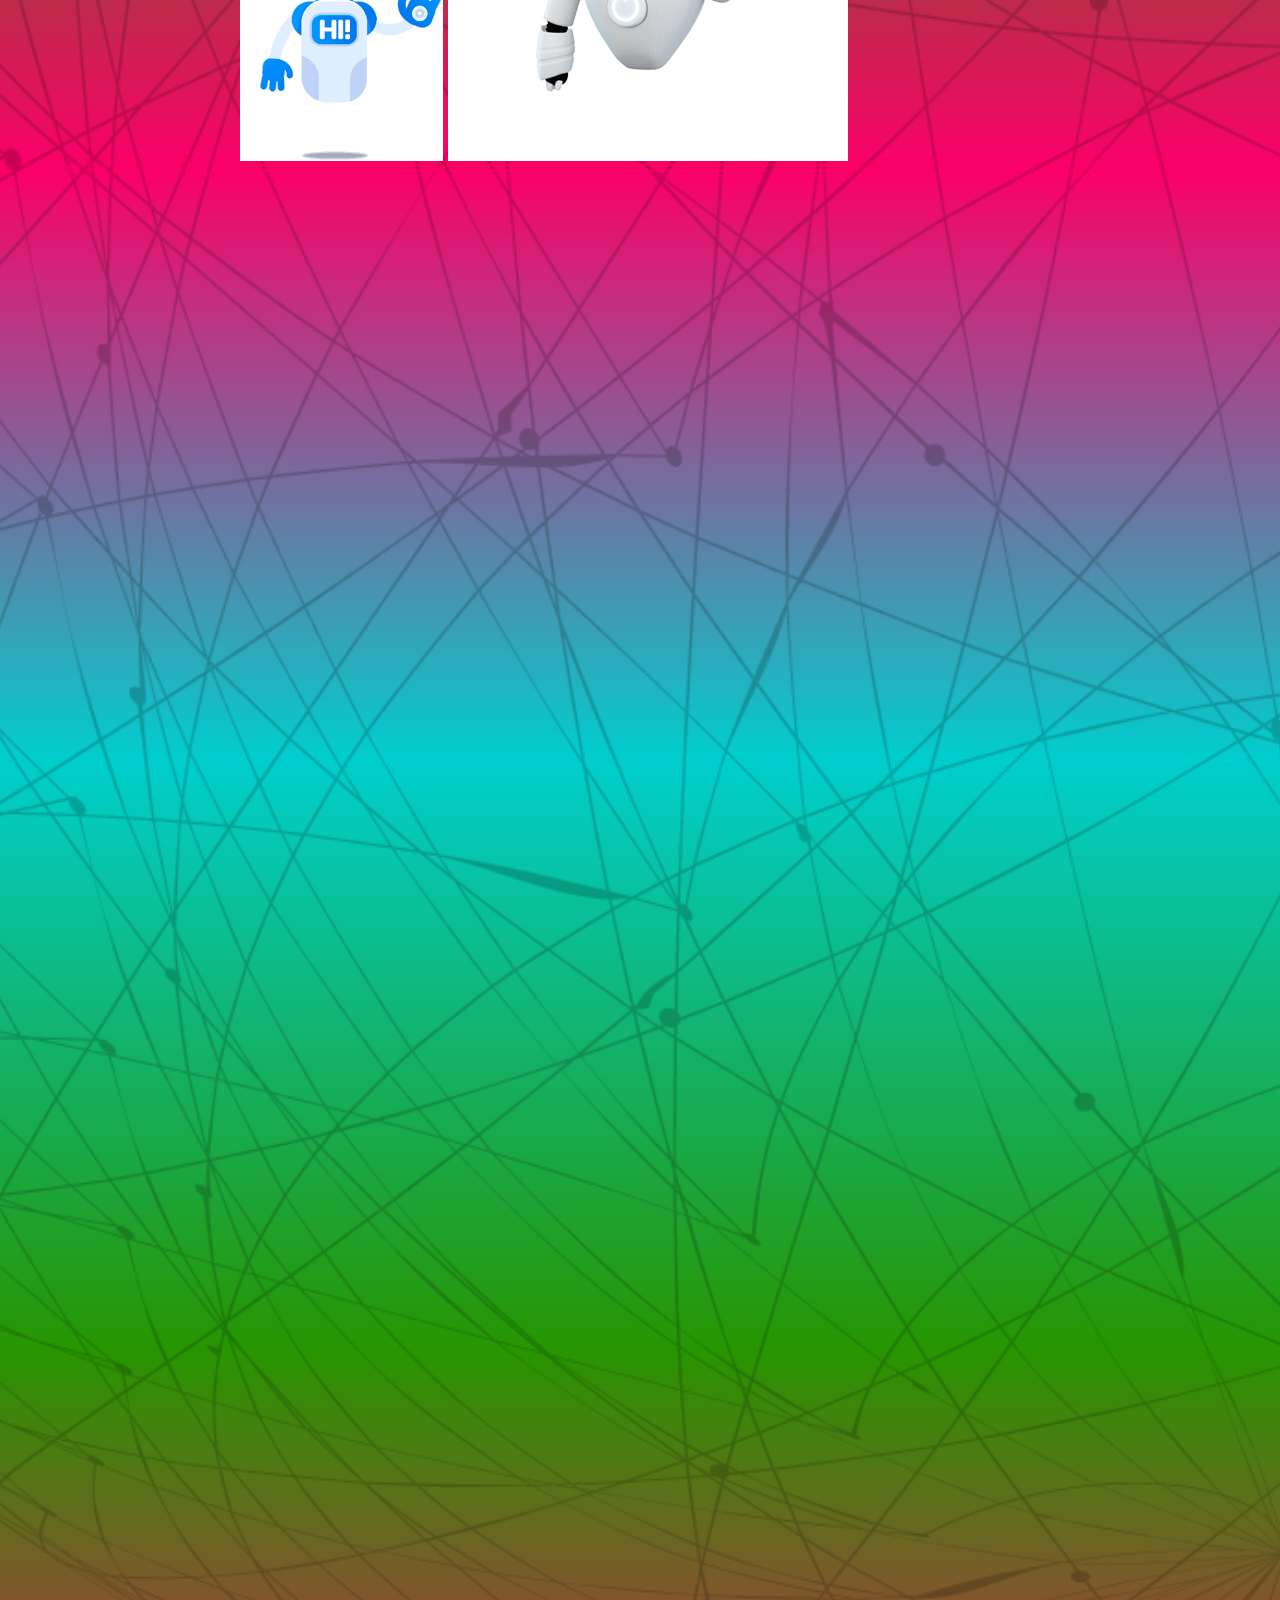
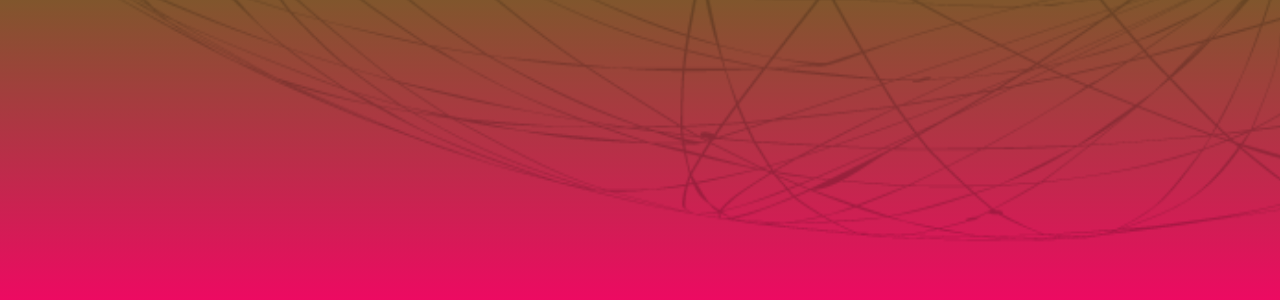
==== commit c605a15b: "Add files via upload" ====
--- a/index.html
+++ b/index.html
@@ -1,91 +1,129 @@
 <html>
+    <head>
+        <link rel="stylesheet" href="styles.css">
+    </head>
 
-<head>
-    <link rel="stylesheet" href="styles.css">
-</head>
+    <body>
+        <nav>
+            <a>помощник Сеня</a>
+            <ul>
+                <li><a href="#main">Кто я?</li>
+                <li><a href="#main2">О проекте</li>
+                <li><a href="#main3"> Мои Планы</li>    
+                <li><a href="#main4">Контакты</li>
+                <li><a href="#main5">О помощнике</li>
+                <li><a href="#main6">Факты про Сеню</li>
+            </ul>
+        </nav>
+        <section>
+            <h1>Помощник Сеня</h1><a href="#main" id="read-more-link">Читать подробнее</a>
+            <p>
+            <section id="main5"></section>
+            Помощник Сеня - это сервис который может 
+            дать точный прогноз погоды, он ещё может 
+            сказать время и ответить на бытовые вопросы. 
+            Этот голосовой помощник умеет делать очень 
+            полезные вещи, например: включать ютуб, 
+            открывать сайт кинопоиск. Он так же может:
+            Включать/выключать и перезагружать комп.
+            </p>
 
-<body>
-    <nav>
-        <a id="mmb" href="#main">My Alexa</a>
-        <a id="n5" href="#screen_2">Who is me?</a>
-        <a id="n4" href="#screen_2">What me do?</a>
-        <a id="n3" href="#screen_3">About project</a>
-        <a id="n2" href="#screen_3">Plans</a>
-        <a id="n1" href="#screen_4">How does it work?</a>
-    </nav>
-    <section id="all">
-        <section id="main">
-            <a id="h1">Budget Alexa</h1>
-                <p id="h2">
-                    can help in everything:<br>
-                    1. on farms<br>
-                    2. in shutting down your computer<br>
-                    3. in minecraft!!!!!!!!!!!!!!!!!!<br>
-                </p>
-                <a id="read_more_link" href="#screen_3">Read more</a>
-                <img id="screen_1" src="screen_1.png">
-                <img id="ai_icon" src="ai_icon.png">
-                <img id="human_icon" src="human_icon.png">
-                <img id="cmd_icon" src="cmd_icon.png">
-                <img id="message_icon" src="message_icon.png">
+            <p>
+            <section id="main6"></section>
+            Он настолько умён что он может отвечать на некоторые
+            вопросы по типу: текущее время. Он ещё может добавить 
+            что то в список задач.
+            </p>
+
+            <section id="main"></section><p>
+            Кто я:
+            меня зовут Герман, я люблю собак.
+            </p>
+            </section>
+            
+            <p>
+            <section id="main2"></section>
+            О проекте:
+            я написал эту программу используя язык программирования PYTHON, используя приложения: FIGMA и 
+            VISUAL STUDIO CODE.     
+            </p>
+            </section>
+            
+<section id="qwerty">
+     <img id="file2" src="file (2).png">
         </section>
-        <section id="ab_me">
-            <img id="screen_2" src="screen_2.png">
-            <img id="me_icon" src="me_icon.png">
-            <a id="mea">About me!</a>
-            <a id="ame_1">I’m Stephan Bobylev<br>
-                and i’m 12 years old.<br>
-                That’s not my first<br>
-                project. Earlier i work<br>
-                on unity, roblox, godot<br>
-                and i do 5 projects.<br>
-                Now i made budget<br>
-                Alexa. I don't have contacts.
-            </a>
-            <a id="ame_2">When i work on this<br>
-                project i research python<br>
-                for me and how to use<br>
-                libraries on python.<br>
-            </a>
+    </body>
+
+    </html>
+
+            <img id="file4" src="file (4).png">
         </section>
-        <section id="ab_my_pr">
-            <img id="screen_3" src="screen_3.png">
-            <a id="ampm">About my project:</a>
-            <a id="amp">That’s a budget Alexa. You can’t talk with it but you<br>
-                can download it on your computer and it will do any<br>
-                tasks that you say for it. That’s a speech helper on<br>
-                computer! Not on the special device! It have<br>
-                graphics and console with all what alexa say. In the<br>
-                future maybe Alexa learn how to talk and no only<br>
-                launches programms. When i do Alexa im use<br>
-                pycharm with libraris: os, sys, random, webbrowser.
-            </a>
+    </body>
+
+    </html>         
+
+            <img id="file5" src="file (5).png">
         </section>
-        <section id="ho_do_wo">
-            <img id="screen_4" src="screen_4.png">
-            <a id="hdm">How does it works?</a>
-            <a id="hd">
-                1.Finding all audio from<br>
-                input(microphone).<br>
-                2.From this audio synthesized text from<br>
-                very hard functions.<br>
-                3.Our helper(Alexa) analyzes this text<br>
-                and if in text Alexa find special words<br>
-                it launches programms or commands.<br>
-            </a>
+    </body>
+
+</section>
+           
+
+    </html>  
+
+
         </section>
-        <section id="thx_coddy">
-            <img id="screen_5" src="screen_5.png">
-            <img id="like" src="like.png">
-            <img id="smile" src="smile.png">
-            <img id="smile_face" src="smile_face.png">
-            <img id="gg" src="gg.png">
-            <a id="thx">Thanks</a>
-            <a id="thx_2">for that</a>
-            <a id="twg">That was<br>very good</a>
-            <a id="t"></a>
+    </body>
+
+    </html>  
+
+            <p>
+            Как это работает?
+            я пишу какой то текст в Visual studio code и потом этот текст отображается в том файле(на сайте).
+            я могу импортировать картинку которую я загрузил и она появится в том файле.
+            я могу добавить практически всё в тот файл.
+            </p>
+            
+            <p>
+            <section id="main3"></section><p>
+            Мои планы:
+            научится делать сайты с использыванием Visual Studio Code.
+            научится создавать голосового помощника с использыванием Py charm.
+            </p>
+            </section>
+
+            <p>
+            Про помощника:
+            Его полное имя Сеня Владимирович Шашкин, Петя очень добрый но иногда глухой.
+            </p>
+        
+            <p>
+            <section id="main4"></section><p>
+            Контакты:
+            +8 916 543 44 33- телефон Сени.
+            </p>
+            </section>
+            
+            
+            <img id="robot1234" src="robot1234.png">
         </section>
-    </section>
-</body>
+    </body>
 
-</html>+    </html>
+            <img id="robotwaving" src="robotwaving.gif">
+        </section>
+    </body>
+
+    </html>
+
+    
+    
+    <img id="pngwing" src="pngwing.com.png">
+
+    
+
+    
+
+
+    
+
--- a/styles.css
+++ b/styles.css
@@ -1,345 +1,118 @@
-@import url('https://fonts.googleapis.com/css2?family=Happy+Monkey&family=Italiana&family=Jomolhari&family=Jost:ital,wght@0,100..900;1,100..900&family=Just+Another+Hand&family=Just+Me+Again+Down+Here&family=Krona+One&display=swap');
+@import url('https://fonts.googleapis.com/css2?family=Playwrite+AR:wght@100..400&display=swap');
+@import url('https://fonts.googleapis.com/css2?family=Playwrite+BE+VLG:wght@100..400&display=swap');
+@import url('https://fonts.googleapis.com/css2?family=Playwrite+BE+VLG:wght@100..400&family=Roboto:ital,wght@0,100;0,300;0,400;0,500;0,700;0,900;1,100;1,300;1,400;1,500;1,700;1,900&display=swap');
+body{
+    background: linear-gradient(#FB0069, #00CECE, #279500,#FB0069);
+    font-family: "Playwrite AR", cursive;
+    max-width: 800px;
+    min-width: 800x;
+    margin: 0 auto;
+    color: black;
+
+}
+
+h1 {
+    font-optical-sizing: auto;
+    font-weight: 20;
+    font-style: normal;
+    font-size: 132px;
+    line-height: 115px;               
+    float: left;
+    margin: 100px 0px 140px;
+    color: black;
+}
+
+#read-more-link{
+    border: solid 2px black;
+    padding: 20px 30px;
+    border-radius: 50px;
+    display: inline-block;
+    color:black;
+    text-decoration: none
+}
+
+/* #read-more-link:hover{
+    background-color:black;
+    color: white;
+} */
 
 
-#t {
+
+nav ul {
+    display: inline block;
+    margin: 0;
+    /* float: right; */
+}
+
+nav ul li {
+    color:browns;
+    display: inline-block;
+    margin-left: 60px;
+    /* float: right; */
+}
+
+nav{
+    display: flex;
+    justify-content:space-between;
     position: absolute;
-    width: 1520px;
-    height: 1024px;
-    left: 0px;
-    top: 4070px;
+    /* width: 1000px; */
+}
 
-    background: linear-gradient(90.18deg, #DBFF00 0.15%, #D07777 24.08%, #2DD986 37.54%, #49D5D5 49.5%, #FFBCA7 69.84%, #5CBAFF 83.4%, #FF3D00 99.85%);
-    opacity: 0.4;
+#image1 { 
+    position: absolute;
+    width: 2553px;
+    height: 1956px;
+    left: -1082;
+    top: -935;
     z-index: -1;
 }
 
 
-body {
-    font-family: "Jomolhari", sans-serif;
-    max-width: 1000px;
-    min-width: 1000px;
-    margin: 0 auto;
+#file5 { 
+    width: 150px;
+    z-index: 2;
 }
 
-#h1 {
-    position: absolute;
-    top: 100;
-    left: 350;
-    font-family: "Italiana", sans-serif;
-    font-size: 128;
+#file2 { 
+    width: 200px;  
+    z-index: 3; 
 }
 
-#read_more_link {
-    border: solid 5px black;
-    padding: 5px 10px;
-    border-radius: 10px;
-    display: inline-block;
-    position: absolute;
-    top: 598;
-    left: 887;
-    text-decoration: none;
+#робот {
+    width: 500;
 }
 
-#read_more_link:hover {
-    color: 494949;
-    text-decoration: underline;
-    transform: rotate(-2deg);
+#file4 { 
+
+    width: 150px;
+    z-index: 4;  
 }
-
-#h2 {
+#pngwing {
     position: absolute;
-    top: 125;
-    left: 75;
-    font-family: "Happy Monkey", system-ui;
-    font-size: 48;
-    text-align: center;
-}
-
-#screen_1 {
-    position: absolute;
-    width: 1523px;
-    height: 1024px;
-    top: 0;
-    right: 0;
+    width: 4000px;
+    height: 4000px;
+    left: -1000px; 
+    top: -500px;
     z-index: -1;
-}
-
-#screen_2 {
-    position: absolute;
-    width: 1523px;
-    height: 1024px;
-    top: 1014;
-    right: 0;
-    z-index: -1;
-}
-
-#screen_3 {
-    position: absolute;
-    width: 1523px;
-    height: 1024px;
-    top: 2028;
-    right: 0;
-    z-index: -1;
-}
-
-#screen_4 {
-    position: absolute;
-    width: 1527px;
-    height: 1028px;
-    top: 3042;
-    left: 0;
-    z-index: -2;
-}
-
-#screen_5 {
-    position: absolute;
-    width: 1520;
-    height: 1024;
-    top: 4070;
-    left: 0;
-    z-index: -3;
-}
-
-#like {
-    position: absolute;
-    width: 288;
-    height: 284;
-    top: 4198;
-    left: 169;
-    z-index: -2;
-    rotate: -21°;
-}
-
-#smile {
-    position: absolute;
-    width: 320;
-    height: 320;
-    top: 4669;
-    left: 175;
-    z-index: 0;
-    rotate: -26;
-}
-
-#smile_face {
-    position: absolute;
-    width: 266;
-    height: 268;
-    top: 4266;
-    left: 1043;
-    z-index: -2;
-    rotate: 25°;
-}
-
-#gg {
-    position: absolute;
-    width: 295;
-    height: 295;
-    top: 4722;
-    left: 563;
-    z-index: 0;
-    rotate: 0;
-}
-
-#twg {
-    position: absolute;
-    font-family: "Just Me Again Down Here", cursive;
-    top: 4778;
-    left: 1011;
-    font-size: 64;
-    z-index: 0;
-    color: #fff;
-    transform: rotate(24deg);
-}
-
-#thx {
-    position: absolute;
-    font-family: "Krona One", sans-serif;
-    top: 4505;
-    left: 260;
-    rotate: 0;
-    font-size: 64;
-    z-index: 0;
-    color: #fff;
-}
-
-#thx_2 {
-    position: absolute;
-    font-family: "Krona One", sans-serif;
-    top: 4505;
-    left: 935;
-    rotate: 0;
-    font-size: 64;
-    z-index: 0;
-    color: #fff;
-}
-
-#mmb {
-    position: fixed;
-    top: -10;
-    left: 0;
-    font-family: "Jost", sans-serif;
-    font-style: Bold;
-    font-size: 45;
-    z-index: 100;
-}
-
-#n1 {
-    position: fixed;
-    top: -10;
-    left: 1170;
-    text-align: right;
-    font-size: 40;
-    font-family: "Jomolhari", serif;
-    z-index: 100;
-}
-
-#n2 {
-    position: fixed;
-    top: -10;
-    left: 1050;
-    text-align: right;
-    font-size: 40;
-    font-family: "Jomolhari", serif;
-    z-index: 100;
-}
-
-#n3 {
-    position: fixed;
-    top: -10;
-    left: 775;
-    text-align: right;
-    font-size: 40;
-    font-family: "Jomolhari", serif;
-    z-index: 100;
-}
-
-#n4 {
-    position: fixed;
-    top: -10;
-    left: 515;
-    text-align: right;
-    font-size: 40;
-    font-family: "Jomolhari", serif;
-    z-index: 100;
-}
-
-#n5 {
-    position: fixed;
-    top: -10;
-    left: 275;
-    text-align: right;
-    font-size: 40;
-    font-family: "Jomolhari", serif;
-    z-index: 100;
-}
-
-#message_icon {
-    position: absolute;
-    width: 392px;
-    height: 284px;
-    top: 590;
-    left: 397;
-}
-
-#me_icon {
-    position: absolute;
-    width: 512px;
-    height: 512px;
-    top: 1111;
-    left: 85;
-}
-
-#ai_icon {
-    position: absolute;
-    width: 240px;
-    height: 240px;
-    top: 768;
-    left: 1171;
-}
-
-#cmd_icon {
-    position: absolute;
-    width: 263px;
-    height: 245px;
-    top: 779;
-    left: 910;
-}
-
-#human_icon {
-    position: absolute;
-    width: 350px;
-    height: 346px;
-    top: 610;
-    left: 47;
-}
-
-#mea {
-    position: absolute;
-    top: 1025;
-    left: 250;
-    font-size: 96;
-    font-family: "Just Another Hand", cursive;
-}
-
-#ame_1 {
-    position: absolute;
-    top: 1025;
-    left: 671;
-    font-size: 66;
-    font-family: "Jomolhari", serif;
-}
-
-#ame_2 {
-    position: absolute;
-    top: 1625;
-    left: 25;
-    font-size: 55;
-    font-family: "Jomolhari", serif;
-    text-align: center;
-}
-
-#ampm {
-    position: absolute;
-    top: 1975;
-    left: 225;
-    font-size: 128;
-    font-family: "Jomolhari", serif;
-}
-
-#amp {
-    position: absolute;
-    top: 2150;
-    left: 25;
-    font-size: 60;
-    font-family: "Jomolhari", serif;
-    text-align: center;
-}
-
-#hd {
-    position: absolute;
-    top: 3150;
-    left: 100;
-    font-size: 70;
-    font-family: "Jomolhari", serif;
-    text-align: center;
-}
-
-#hdm {
-    position: absolute;
-    top: 3000;
-    left: 200;
-    font-size: 128;
-    font-family: "Jomolhari", serif;
-    text-align: center;
+    opacity: 20%;
 }
 
 nav a {
-    color: #000;
+    color:black;
     text-decoration: none;
+
 }
 
-nav a:hover {
-    color: #494949;
+nav a:hover{
     text-decoration: underline;
-    transform: rotate(2deg);
+}
+
+*{
+    color: black;
+    text-decoration: none; 
+
+}
+
+#qwerty {
+    display: inline-block;
 }
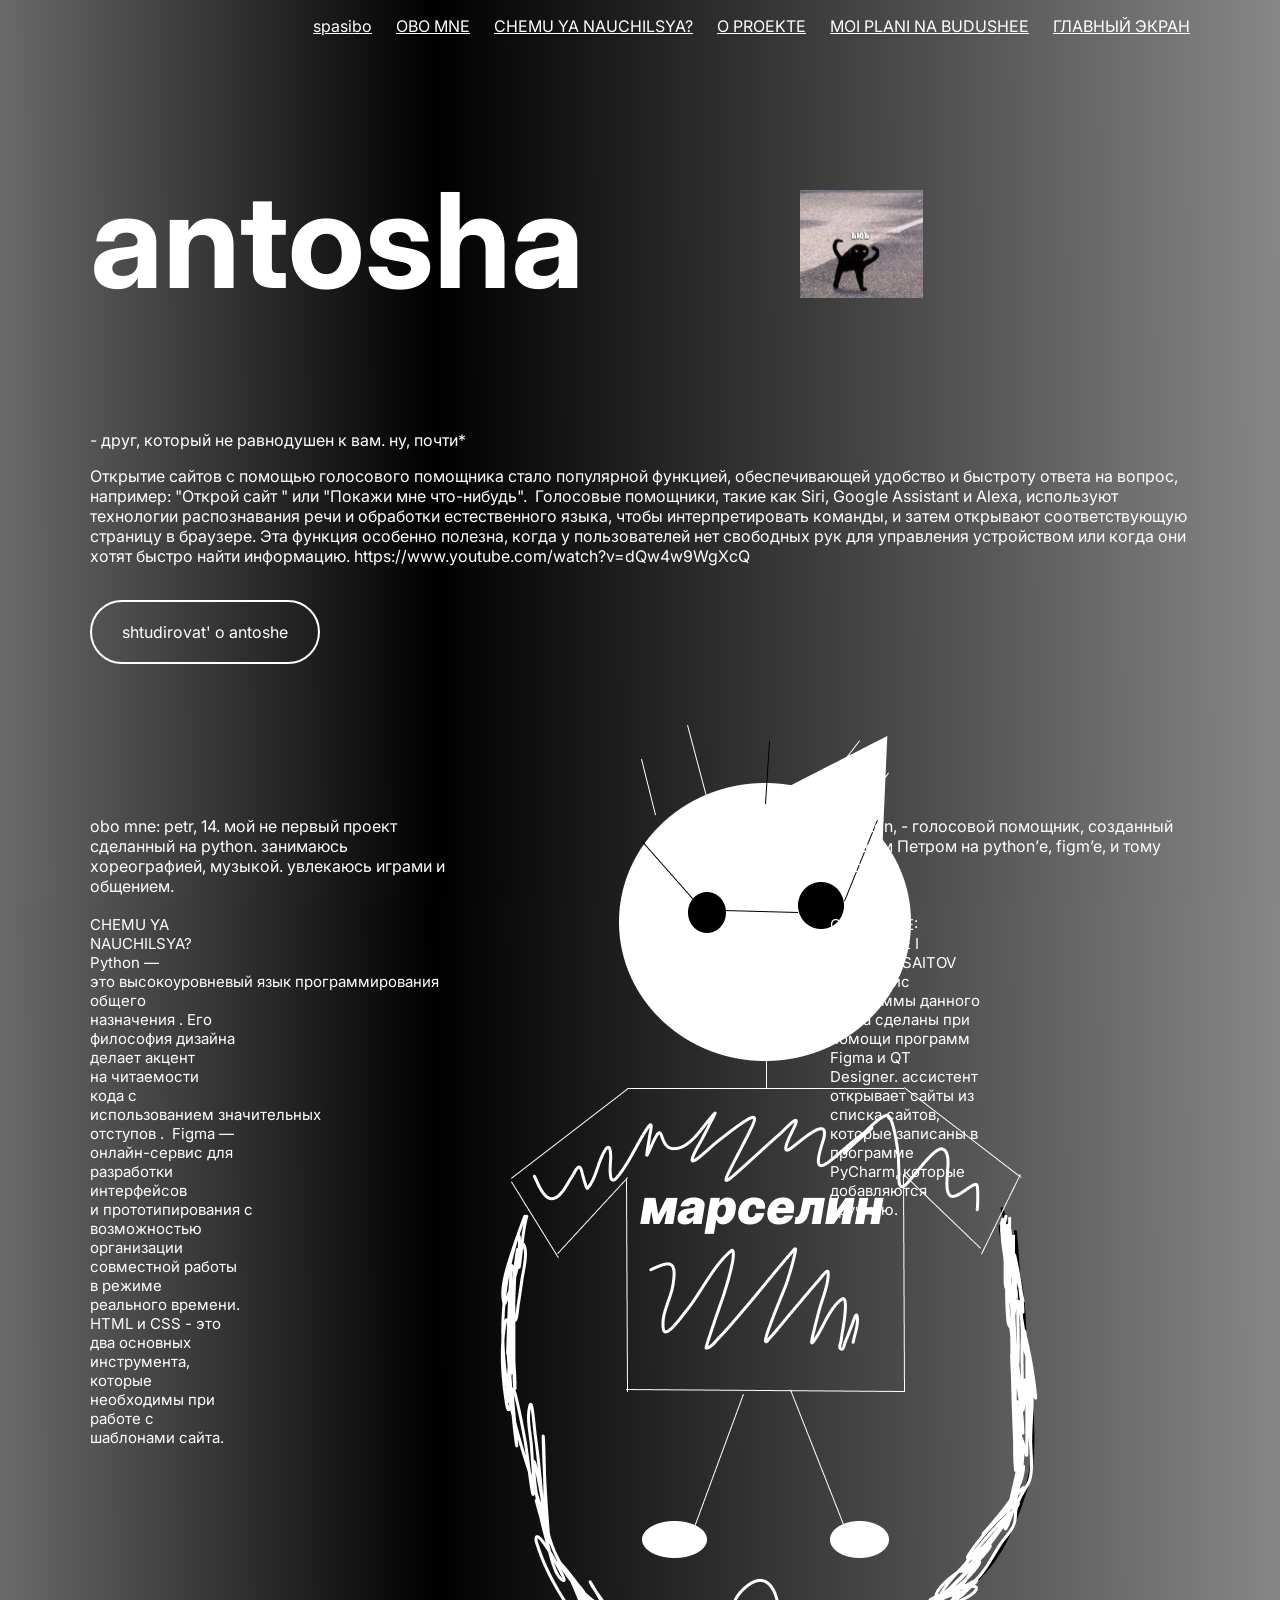
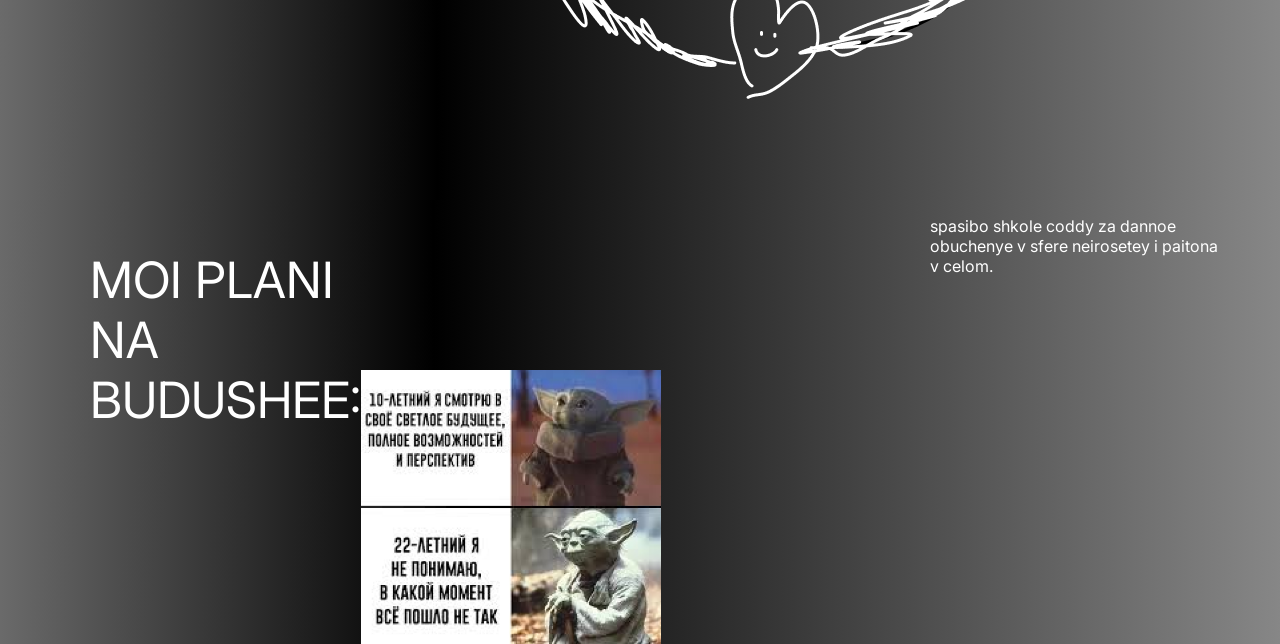
==== commit f0dc335c: "Add files via upload" ====
--- a/index.html
+++ b/index.html
@@ -1,129 +1,94 @@
 <html>
-    <head>
-        <link rel="stylesheet" href="styles.css">
-    </head>
 
-    <body>
-        <nav>
-            <a>помощник Сеня</a>
-            <ul>
-                <li><a href="#main">Кто я?</li>
-                <li><a href="#main2">О проекте</li>
-                <li><a href="#main3"> Мои Планы</li>    
-                <li><a href="#main4">Контакты</li>
-                <li><a href="#main5">О помощнике</li>
-                <li><a href="#main6">Факты про Сеню</li>
-            </ul>
-        </nav>
-        <section>
-            <h1>Помощник Сеня</h1><a href="#main" id="read-more-link">Читать подробнее</a>
-            <p>
-            <section id="main5"></section>
-            Помощник Сеня - это сервис который может 
-            дать точный прогноз погоды, он ещё может 
-            сказать время и ответить на бытовые вопросы. 
-            Этот голосовой помощник умеет делать очень 
-            полезные вещи, например: включать ютуб, 
-            открывать сайт кинопоиск. Он так же может:
-            Включать/выключать и перезагружать комп.
-            </p>
+<head>
+    <link rel="stylesheet" href="styles.css">
+</head>
 
-            <p>
-            <section id="main6"></section>
-            Он настолько умён что он может отвечать на некоторые
-            вопросы по типу: текущее время. Он ещё может добавить 
-            что то в список задач.
-            </p>
+<body>
+    <nav>
+        <a></a>
+        <ul>
+            <li> <a href="#sec6">spasibo</a> </li>
+            <li> <a href="#sec2">OBO MNE</a> </li>
+            <li> <a href="#sec3">CHEMU YA NAUCHILSYA?</a> </li>
+            <li> <a href="#sec4">O PROEKTE</a> </li>
+            <li> <a href="#sec5">MOI PLANI NA BUDUSHEE</a> </li>
+            <li> <a href="#sec1">ГЛАВНЫЙ ЭКРАН</a> </li>
+        </ul>
+    </nav>
+    <section id="sec1">
+        <h1>
+            <br>antosha
+        </h1>
+        <p id=" cic"> - друг, который не равнодушен к вам. ну, почти*</p>
+        <p>Открытие сайтов с помощью голосового помощника стало популярной функцией, обеспечивающей удобство и
+            быстроту
+            ответа на вопрос, например: "Открой сайт " или "Покажи мне что-нибудь". + +Голосовые помощники, такие как
+            Siri, Google Assistant и Alexa, используют технологии распознавания речи и обработки естественного
+            языка,
+            чтобы интерпретировать команды, и затем открывают соответствующую страницу в браузере. Эта функция
+            особенно
+            полезна, когда у пользователей нет свободных рук для управления устройством или когда они хотят быстро
+            найти
+            информацию.
 
-            <section id="main"></section><p>
-            Кто я:
-            меня зовут Герман, я люблю собак.
-            </p>
-            </section>
-            
-            <p>
-            <section id="main2"></section>
-            О проекте:
-            я написал эту программу используя язык программирования PYTHON, используя приложения: FIGMA и 
-            VISUAL STUDIO CODE.     
-            </p>
-            </section>
-            
-<section id="qwerty">
-     <img id="file2" src="file (2).png">
-        </section>
-    </body>
-
-    </html>
-
-            <img id="file4" src="file (4).png">
-        </section>
-    </body>
-
-    </html>         
-
-            <img id="file5" src="file (5).png">
-        </section>
-    </body>
-
-</section>
-           
-
-    </html>  
+            https://www.youtube.com/watch?v=dQw4w9WgXcQ</p>
+    </section>
 
 
-        </section>
-    </body>
+    <section id="sec2">
+        <a id="read-more-link">shtudirovat' o antoshe</a>
+        <img id="kot" src="image 4.png">
+        <img id="mar" src="Group 1 (1).png">
+        <p id="obo"> obo mne:
+            petr, 14.
+            мой не первый проект сделанный на python. занимаюсь хореографией, музыкой.
+            увлекаюсь играми и общением.
+        </p>
+        <p id="tox">
 
-    </html>  
-
-            <p>
-            Как это работает?
-            я пишу какой то текст в Visual studio code и потом этот текст отображается в том файле(на сайте).
-            я могу импортировать картинку которую я загрузил и она появится в том файле.
-            я могу добавить практически всё в тот файл.
-            </p>
-            
-            <p>
-            <section id="main3"></section><p>
-            Мои планы:
-            научится делать сайты с использыванием Visual Studio Code.
-            научится создавать голосового помощника с использыванием Py charm.
-            </p>
-            </section>
-
-            <p>
-            Про помощника:
-            Его полное имя Сеня Владимирович Шашкин, Петя очень добрый но иногда глухой.
-            </p>
-        
-            <p>
-            <section id="main4"></section><p>
-            Контакты:
-            +8 916 543 44 33- телефон Сени.
-            </p>
-            </section>
-            
-            
-            <img id="robot1234" src="robot1234.png">
-        </section>
-    </body>
-
-    </html>
-            <img id="robotwaving" src="robotwaving.gif">
-        </section>
-    </body>
-
-    </html>
-
-    
-    
-    <img id="pngwing" src="pngwing.com.png">
-
-    
-
-    
+            o toxe:
+            anton, -
+            голосовой помощник, созданный Гавриловым Петром на python’е, figm’e, и тому подобное.
+        </p>
 
 
-    
+    </section>
 
+
+    <section id="sec3">
+        <p id="ch">
+            CHEMU YA NAUCHILSYA?
+
+            Python — это высокоуровневый язык программирования общего назначения . Его философия дизайна делает акцент
+            на читаемости кода с использованием значительных отступов . 
+
+            Figma — онлайн-сервис для разработки интерфейсов и прототипирования с возможностью организации совместной
+            работы в режиме реального времени.
+            HTML и CSS - это два основных инструмента, которые необходимы при работе с шаблонами сайта.
+        </p>
+    </section>
+    <section id="sec4">
+        <p id="opro">
+            O PROEKTE: INTERFACE I OTKRITIE SAITOV
+
+            интерфейс программы данного сайта сделаны при помощи программ Figma и QT Designer.
+            ассистент открывает сайты из списка сайтов, которые записаны в программе PyCharm, которые добавляются
+            вручную.
+        </p>
+    </section>
+    <section id="sec5">
+        <p id="moi"> MOI PLANI NA BUDUSHEE:
+            <img id="ioda" src="image 6.png">
+    </section>
+    <section id="sec6">
+        <p id="spa"> spasibo shkole coddy za dannoe obuchenye v sfere neirosetey i paitona v celom.
+    </section>
+
+
+
+</body>
+
+</html>
--- a/styles.css
+++ b/styles.css
@@ -1,118 +1,134 @@
-@import url('https://fonts.googleapis.com/css2?family=Playwrite+AR:wght@100..400&display=swap');
-@import url('https://fonts.googleapis.com/css2?family=Playwrite+BE+VLG:wght@100..400&display=swap');
-@import url('https://fonts.googleapis.com/css2?family=Playwrite+BE+VLG:wght@100..400&family=Roboto:ital,wght@0,100;0,300;0,400;0,500;0,700;0,900;1,100;1,300;1,400;1,500;1,700;1,900&display=swap');
-body{
-    background: linear-gradient(#FB0069, #00CECE, #279500,#FB0069);
-    font-family: "Playwrite AR", cursive;
-    max-width: 800px;
-    min-width: 800x;
+@import url('https://fonts.googleapis.com/css2?family=Inter:wght@900&display=swap');
+
+body {
+    background: linear-gradient(89.77deg, #FFFFFF -47.34%, #000000 34.06%, #A6A6A6 115.2%, #000000 115.22%);
+    font-family: "Inter", sans-serif;
+    max-width: 1100px;
+    min-width: 1100px;
     margin: 0 auto;
-    color: black;
+    color: #FFFFFF
+}
+
+h1 {
+    font-size: 132px;
+    /* float: left; */
+
 
 }
 
-h1 {
-    font-optical-sizing: auto;
-    font-weight: 20;
-    font-style: normal;
-    font-size: 132px;
-    line-height: 115px;               
-    float: left;
-    margin: 100px 0px 140px;
-    color: black;
+#read-more-link {
+    position: absolute;
+    top: 600;
+    border: solid 2px white;
+    padding: 20px 30px;
+    border-radius: 50px;
+    display: inline;
 }
 
-#read-more-link{
-    border: solid 2px black;
-    padding: 20px 30px;
-    border-radius: 50px;
-    display: inline-block;
-    color:black;
-    text-decoration: none
-}
-
-/* #read-more-link:hover{
-    background-color:black;
-    color: white;
-} */
-
-
-
-nav ul {
-    display: inline block;
-    margin: 0;
-    /* float: right; */
+#read-more-link:hover {
+    background-color: white;
+    color: black
 }
 
 nav ul li {
-    color:browns;
-    display: inline-block;
-    margin-left: 60px;
-    /* float: right; */
+    display: inline;
+    margin-left: 20px;
+    top: 10px;
+
+
 }
 
-nav{
-    display: flex;
-    justify-content:space-between;
+/* #img1 */
+
+#cic {
     position: absolute;
-    /* width: 1000px; */
+    left: 793px;
+    width: 507px;
+    height: 91px;
+    top: 254px;
 }
 
-#image1 { 
+#kot {
     position: absolute;
-    width: 2553px;
-    height: 1956px;
-    left: -1082;
-    top: -935;
+    left: 800px;
+    width: 123px;
+    height: 108px;
+    top: 190px;
     z-index: -1;
 }
 
-
-#file5 { 
-    width: 150px;
-    z-index: 2;
+nav {
+    display: inline;
 }
 
-#file2 { 
-    width: 200px;  
-    z-index: 3; 
+#obo {
+    position: absolute;
+    top: 800px;
+    width: 362px;
+    height: 798px;
 }
 
-#робот {
-    width: 500;
+#tox {
+    position: absolute;
+    top: 800px;
+    width: 384px;
+    height: 798px;
+    right: 100px;
+
 }
 
-#file4 { 
+#mar {
+    position: absolute;
+    top: 700px;
+    left: 500px;
+}
 
+#ch {
+    position: absolute;
+    top: 900px;
     width: 150px;
-    z-index: 4;  
+    font-size: 15px;
 }
-#pngwing {
+
+#opro {
     position: absolute;
-    width: 4000px;
-    height: 4000px;
-    left: -1000px; 
-    top: -500px;
-    z-index: -1;
-    opacity: 20%;
+    top: 900px;
+    width: 150px;
+    font-size: 15px;
+    right: 300px;
+}
+
+nav {
+    display: flex;
+    justify-content: space-between;
+    position: fixed;
+    width: 1100px;
 }
 
 nav a {
-    color:black;
-    text-decoration: none;
+    color: white;
+    text-decoration: underline;
 
 }
 
-nav a:hover{
-    text-decoration: underline;
+#moi {
+    position: absolute;
+    top: 1800px;
+    width: 300px;
+    font-size: 50px;
+    display: inline;
 }
 
-*{
-    color: black;
-    text-decoration: none; 
-
+#ioda {
+    position: absolute;
+    width: 300px;
+    left: auto;
+    height: auto;
 }
 
-#qwerty {
-    display: inline-block;
+#spa {
+    position: absolute;
+    width: 300px;
+    right: 50px;
+    top: 1800px;
 }
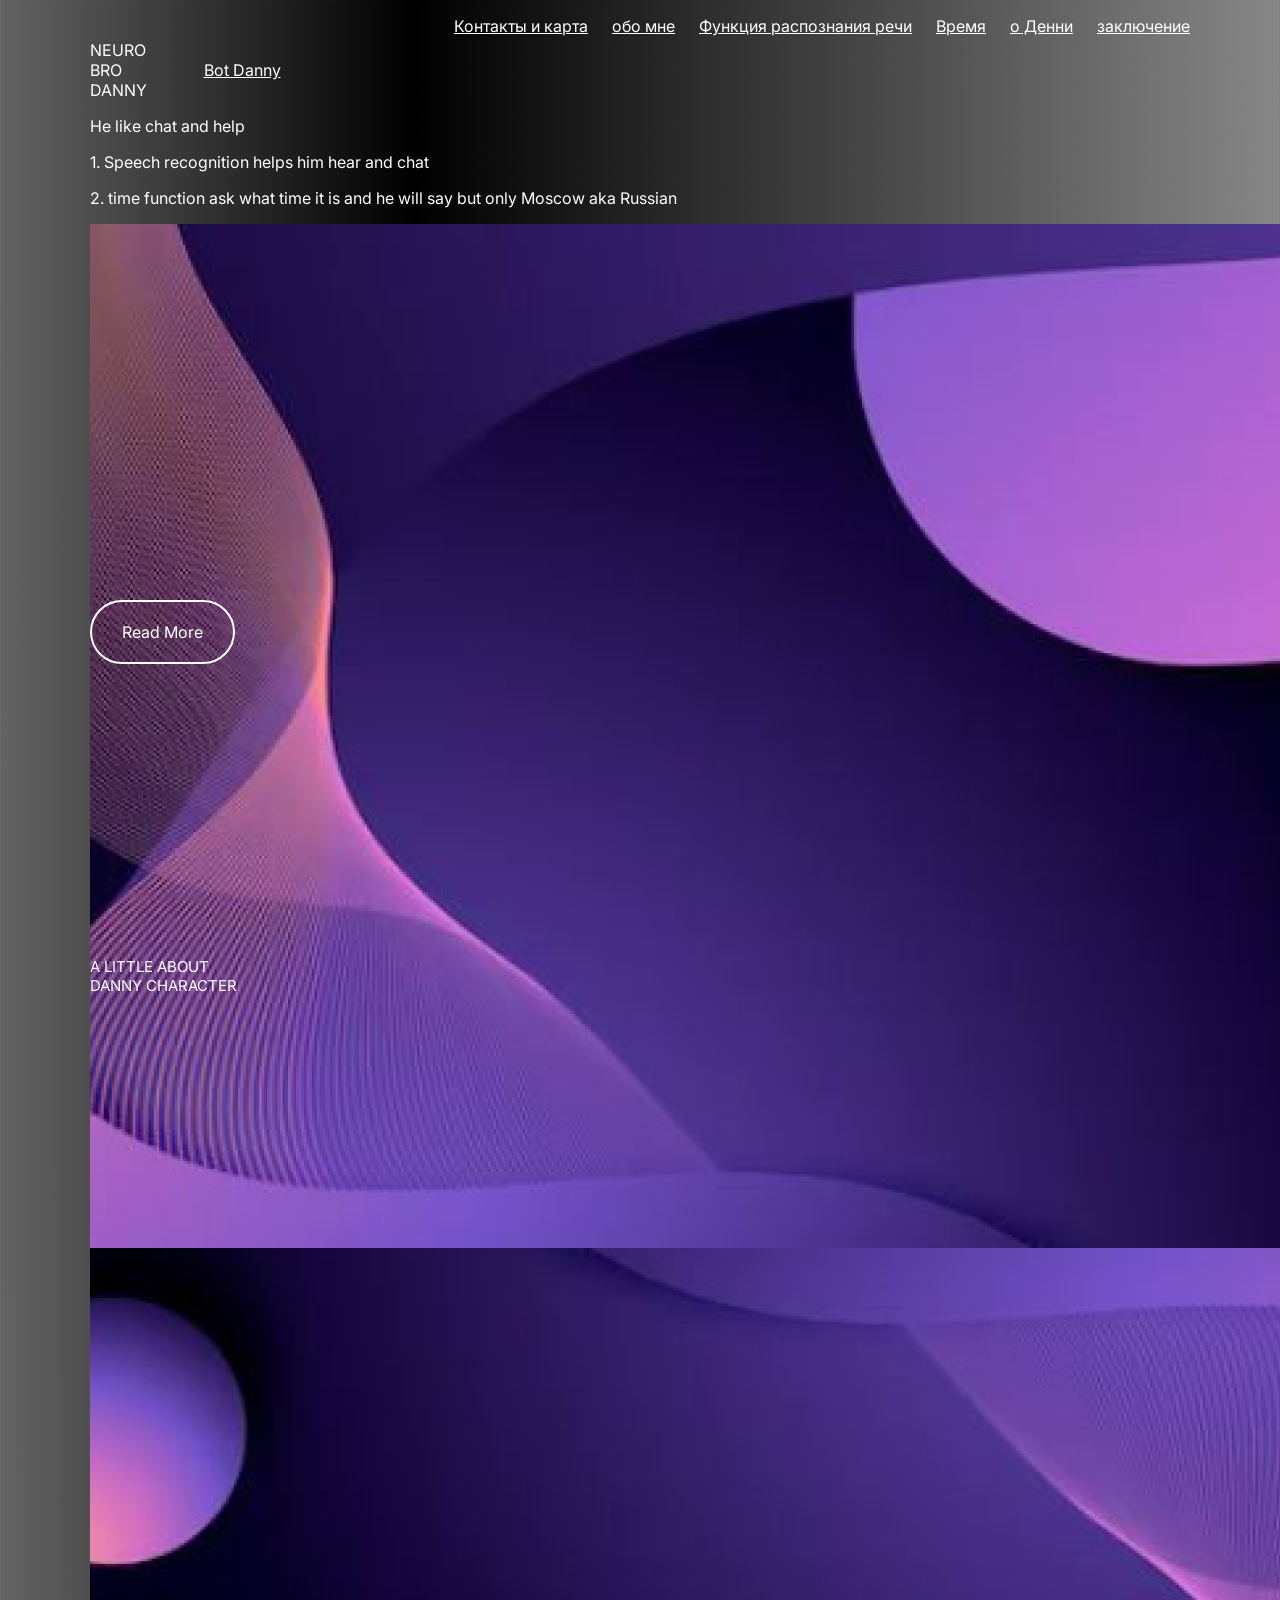
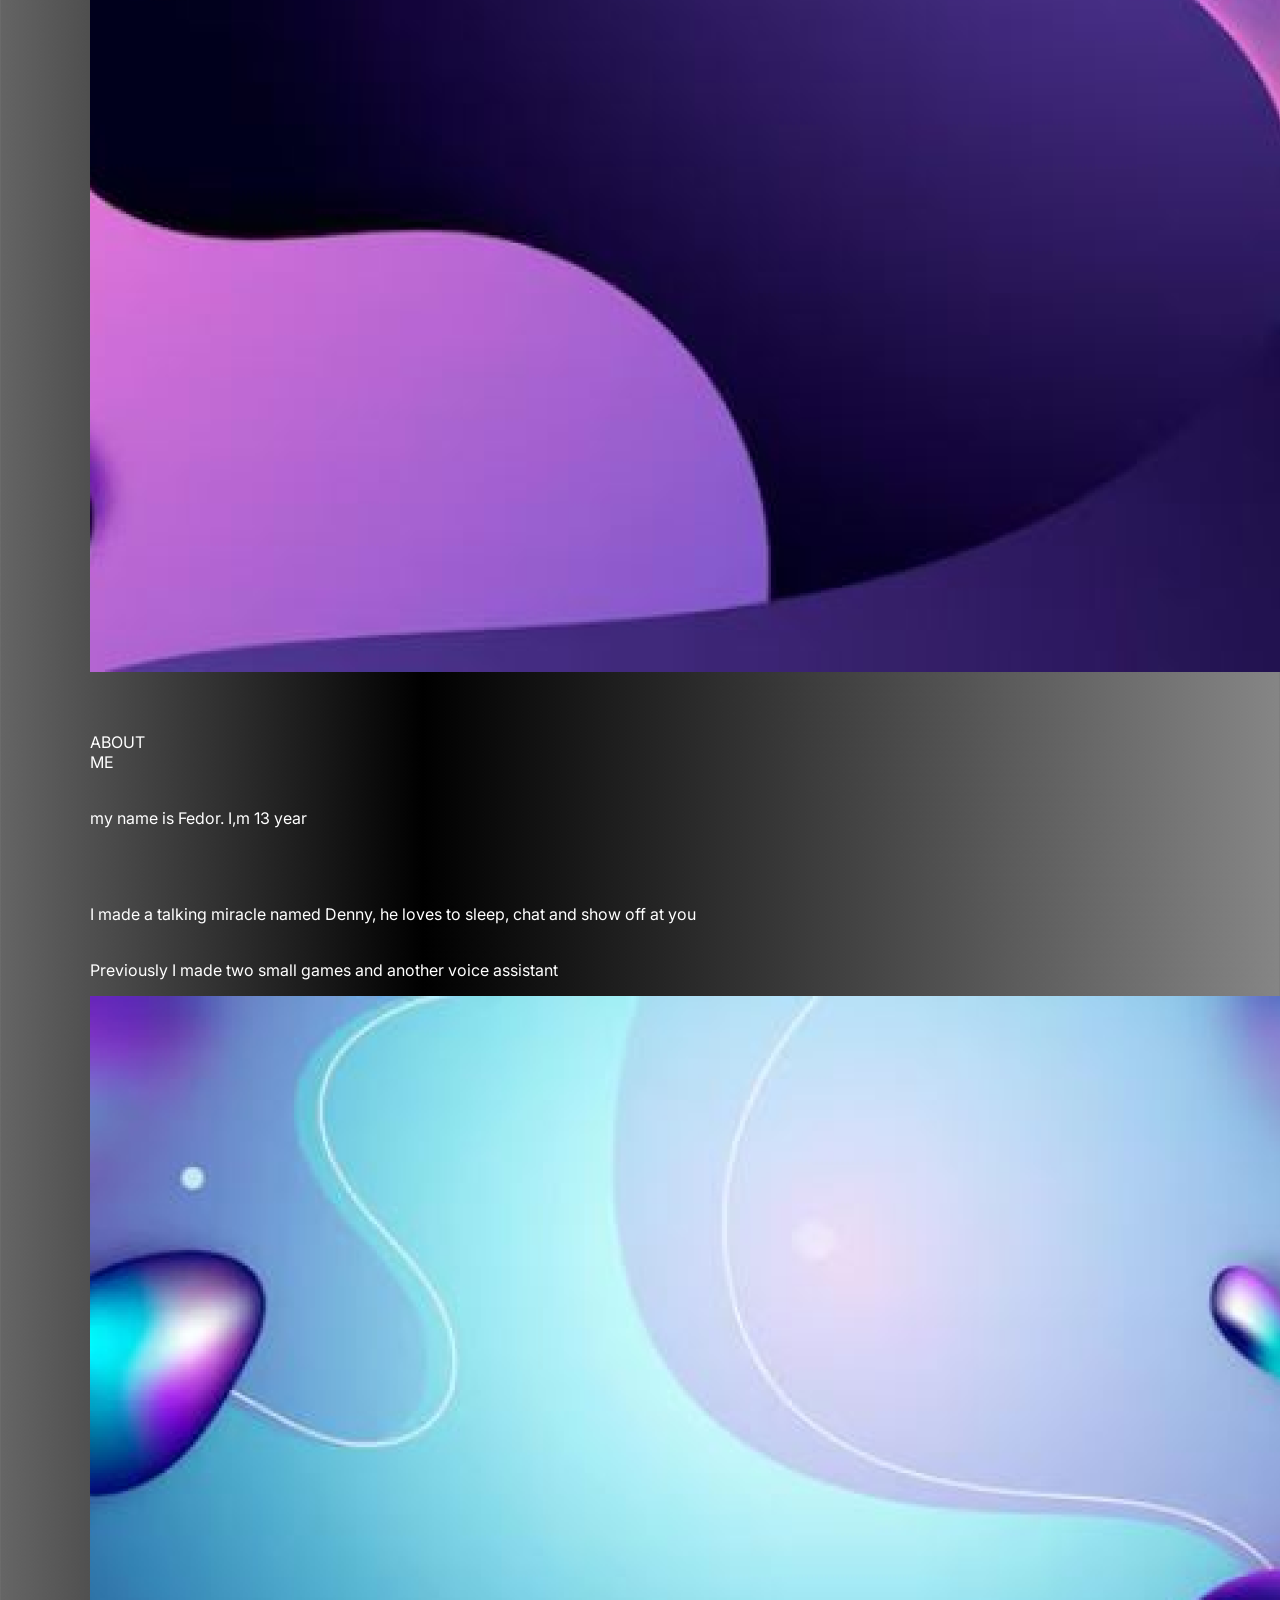
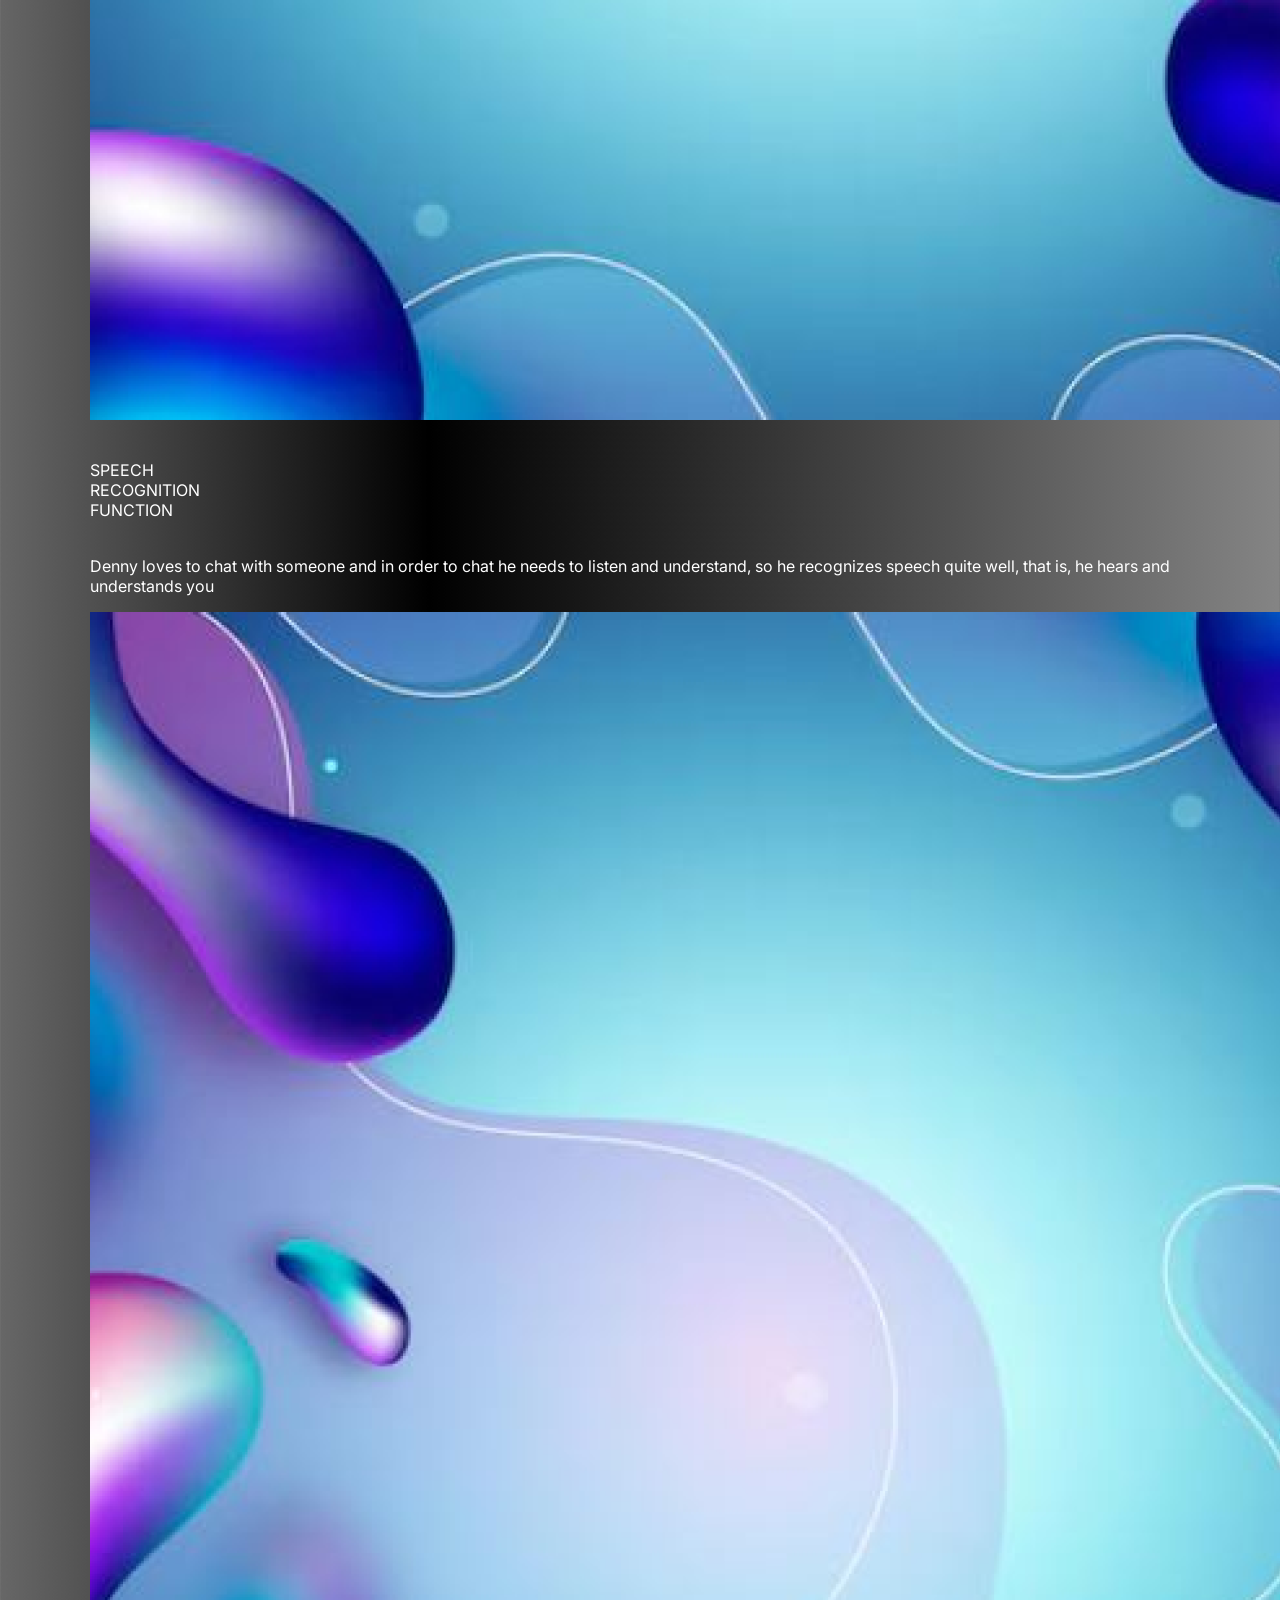
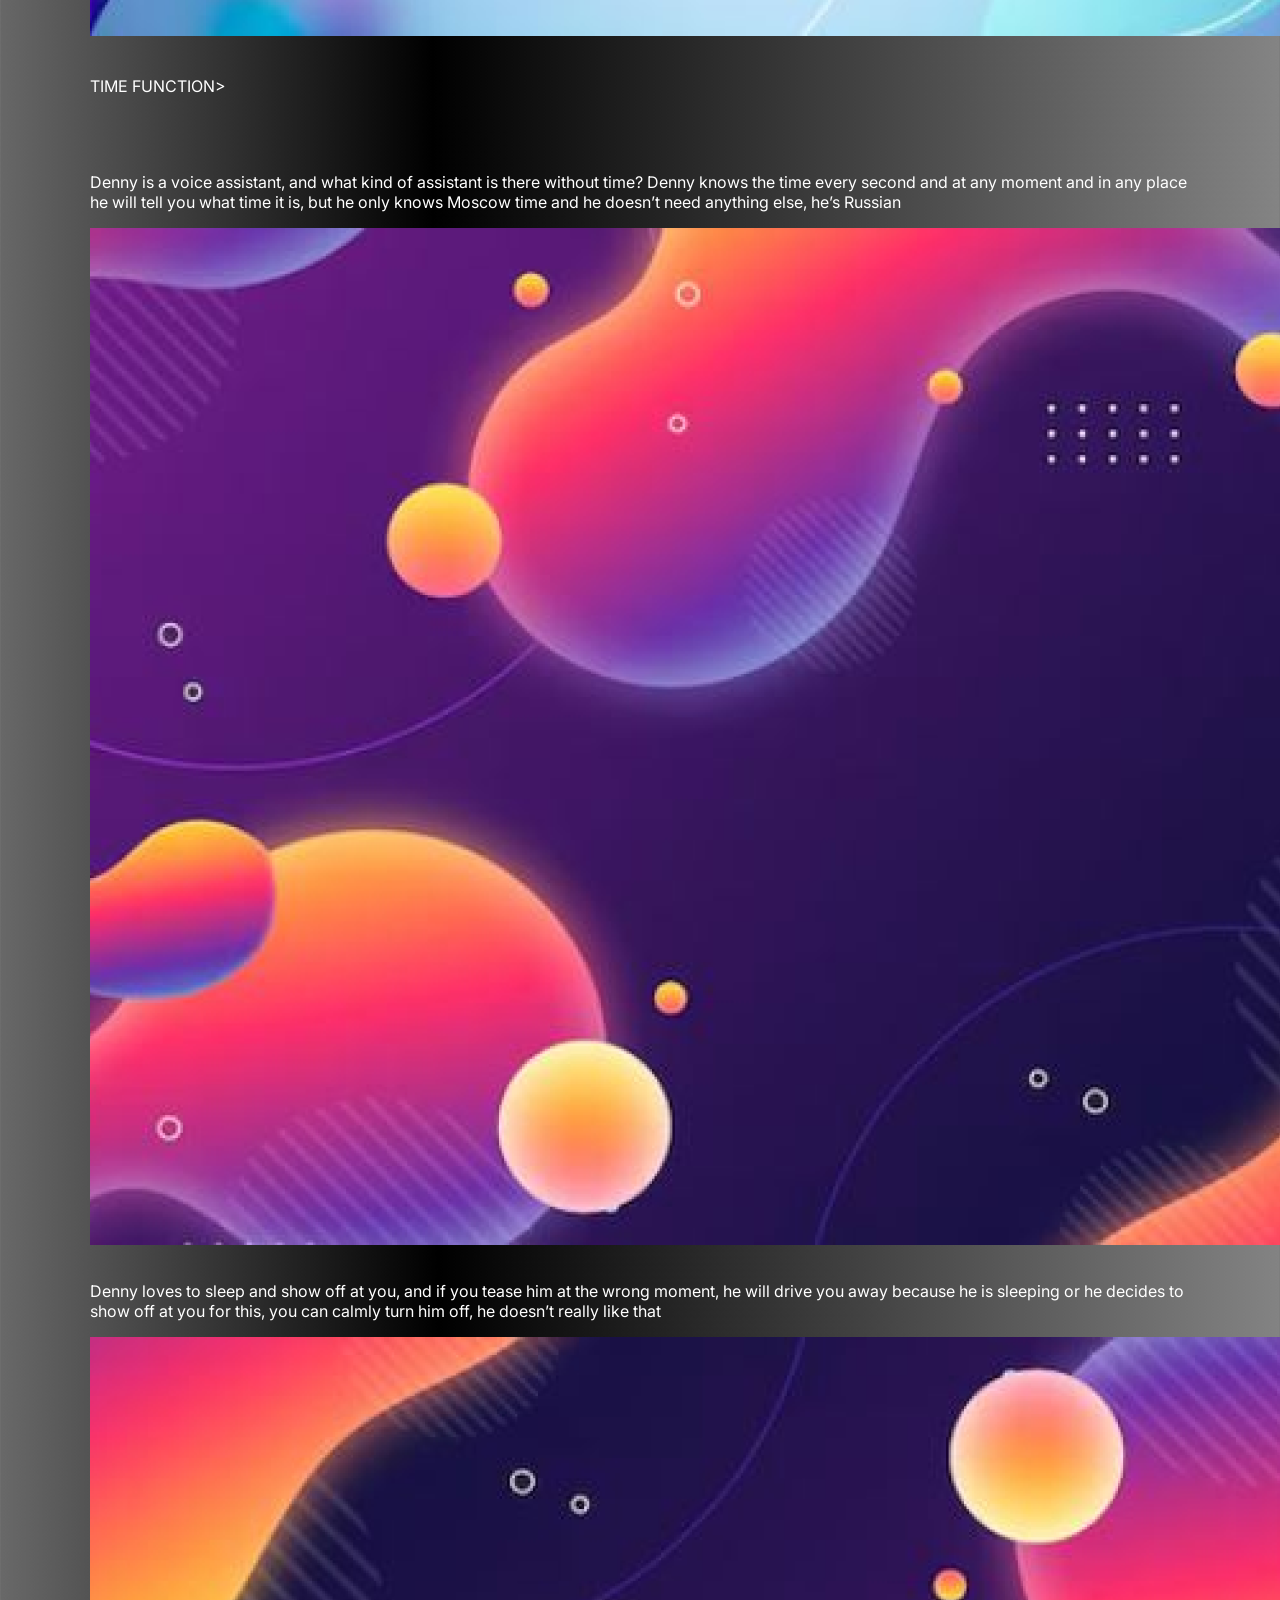
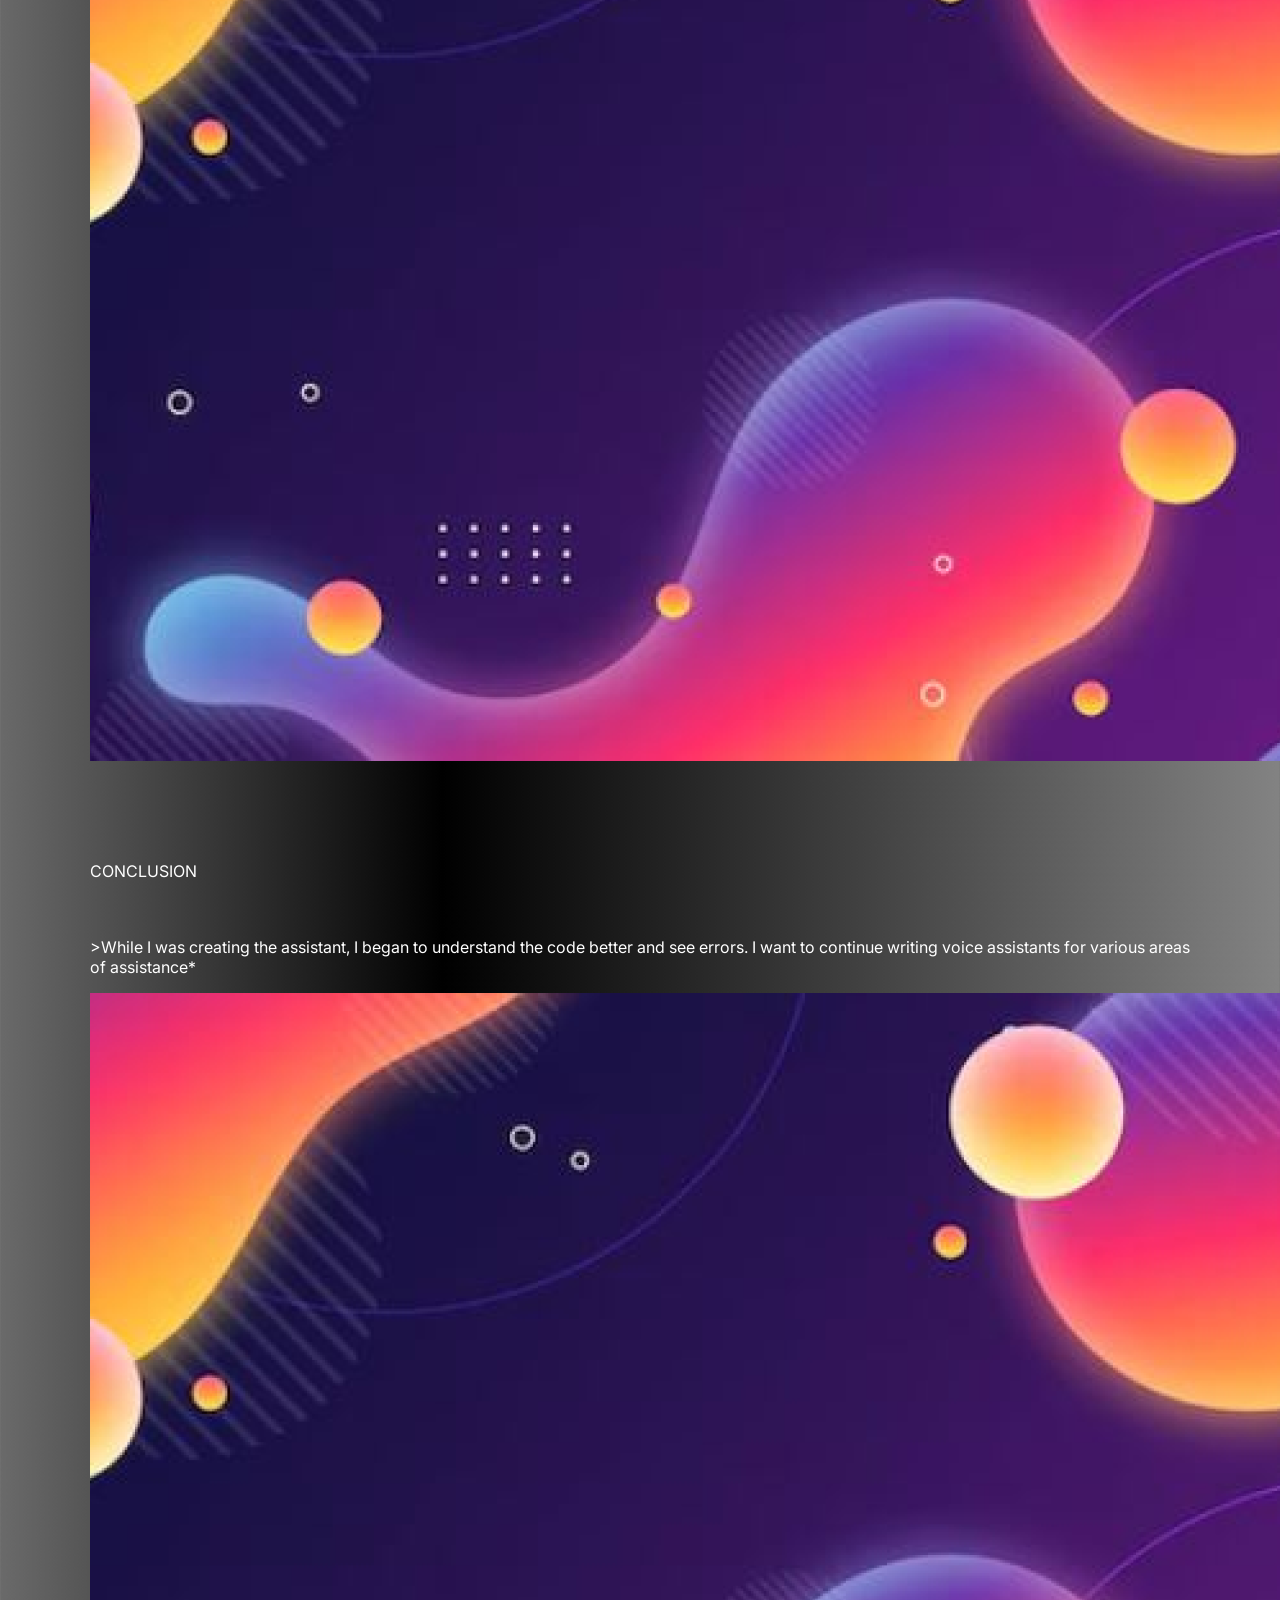
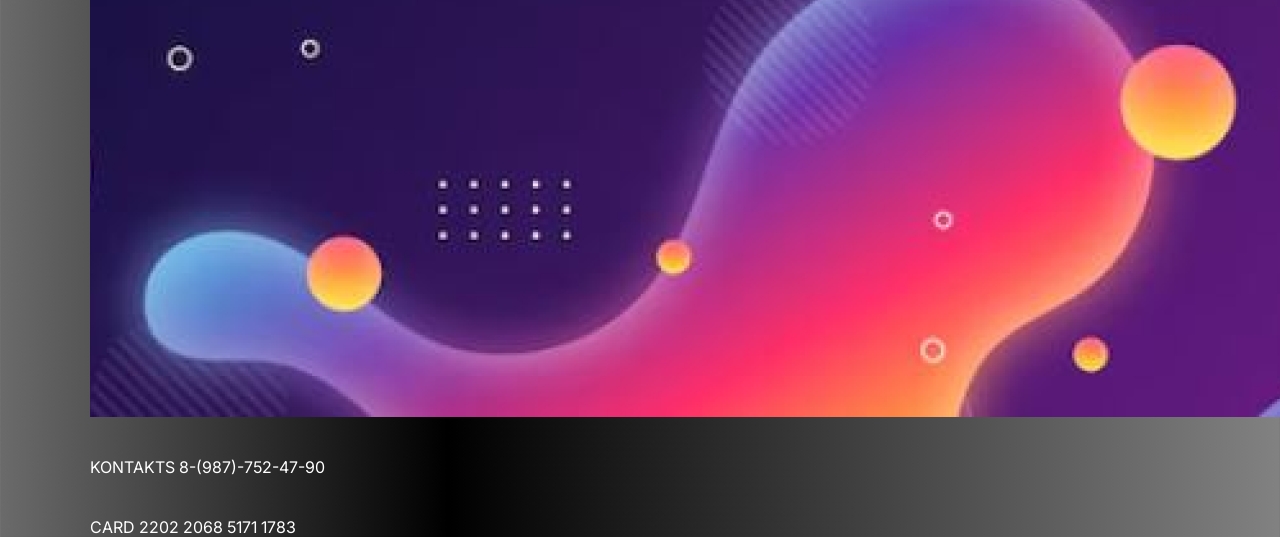
==== commit 8a383918: "Update and rename indecs.html to index.html" ====
--- a/index.html
+++ b/index.html
@@ -6,89 +6,87 @@
 
 <body>
     <nav>
-        <a></a>
+        <!-- <section id="kontakt"> -->
+
+        <br><br><br><br><br><br><br><br><br><br><a id="bot"><br><br><br>Bot Danny</a>
         <ul>
-            <li> <a href="#sec6">spasibo</a> </li>
-            <li> <a href="#sec2">OBO MNE</a> </li>
-            <li> <a href="#sec3">CHEMU YA NAUCHILSYA?</a> </li>
-            <li> <a href="#sec4">O PROEKTE</a> </li>
-            <li> <a href="#sec5">MOI PLANI NA BUDUSHEE</a> </li>
-            <li> <a href="#sec1">ГЛАВНЫЙ ЭКРАН</a> </li>
-        </ul>
+            <li><a href="#kontakt">Контакты и карта</a></li>
+            <li><a href="#ABOUT_ME">обо мне</a></li>
+            <li><a href="#S-R">Функция распознания речи</a></li>
+            <li><a href="#time">Время</a></li>
+            <li><a href="#Danny">о Денни</a></li>
+            <li><a href="#END">заключение</a></li>
+
+            <!-- </section> -->
+            <section id="main">
+
+                </ui>
     </nav>
-    <section id="sec1">
-        <h1>
-            <br>antosha
-        </h1>
-        <p id=" cic"> - друг, который не равнодушен к вам. ну, почти*</p>
-        <p>Открытие сайтов с помощью голосового помощника стало популярной функцией, обеспечивающей удобство и
-            быстроту
-            ответа на вопрос, например: "Открой сайт " или "Покажи мне что-нибудь". - -Голосовые помощники, такие как
-            Siri, Google Assistant и Alexa, используют технологии распознавания речи и обработки естественного
-            языка,
-            чтобы интерпретировать команды, и затем открывают соответствующую страницу в браузере. Эта функция
-            особенно
-            полезна, когда у пользователей нет свободных рук для управления устройством или когда они хотят быстро
-            найти
-            информацию.
-
-            https://www.youtube.com/watch?v=dQw4w9WgXcQ</p>
-    </section>
-
-
-    <section id="sec2">
-        <a id="read-more-link">shtudirovat' o antoshe</a>
-        <img id="kot" src="image 4.png">
-        <img id="mar" src="Group 1 (1).png">
-        <p id="obo"> obo mne:
-            petr, 14.
-            мой не первый проект сделанный на python. занимаюсь хореографией, музыкой.
-            увлекаюсь играми и общением.
-        </p>
-        <p id="tox">
-
-            o toxe:
-            anton, -
-            голосовой помощник, созданный Гавриловым Петром на python’е, figm’e, и тому подобное.
-        </p>
+    <section>
+        <p id="qwerty"><br><br>NEURO<br>BRO<br>DANNY<br></p>
+        <p id="chat">He like chat and help</p>
 
 
     </section>
 
+    <p id="f"> 1. Speech recognition helps him hear and chat</p>
+    <p id="f2"> 2. time function ask what time it is and he will say but only Moscow aka Russian</p>
+    <a id="read-more-link">Read More</a>
 
-    <section id="sec3">
-        <p id="ch">
-            CHEMU YA NAUCHILSYA?
+    </section>
+    <img id="img1" src="Снимок4 1.png">
+    <img id="img2" src="Снимок4 2.png">
 
-            Python — это высокоуровневый язык программирования общего назначения . Его философия дизайна делает акцент
-            на читаемости кода с использованием значительных отступов . 
-
-            Figma — онлайн-сервис для разработки интерфейсов и прототипирования с возможностью организации совместной
-            работы в режиме реального времени.
-            HTML и CSS - это два основных инструмента, которые необходимы при работе с шаблонами сайта.
+    <section id="ABOUT_ME">
+        <hi id="me"><br><br><br>ABOUT<br>ME</hi>
         </p>
-    </section>
-    <section id="sec4">
-        <p id="opro">
-            O PROEKTE: INTERFACE I OTKRITIE SAITOV
-
-            интерфейс программы данного сайта сделаны при помощи программ Figma и QT Designer.
-            ассистент открывает сайты из списка сайтов, которые записаны в программе PyCharm, которые добавляются
-            вручную.
+        <p id="name"><br>my name is Fedor. I,m 13 year</p>
         </p>
-    </section>
-    <section id="sec5">
-        <p id="moi"> MOI PLANI NA BUDUSHEE:
-            <img id="ioda" src="image 6.png">
-    </section>
-    <section id="sec6">
-        <p id="spa"> spasibo shkole coddy za dannoe obuchenye v sfere neirosetey i paitona v celom.
+        <p id="made"><br><br><br>I made a talking miracle named Denny, he loves to sleep, chat and show off at you</p>
+        <p id="made2"><br>Previously I made two small games and another voice assistant</p>
+        <img id="img3" src="Снимок5 1.png">
     </section>
 
+    <section id="S-R">
+        <hi id="f3"><br><br>SPEECH<br>RECOGNITION<br>FUNCTION<br></hi>
+        </hi>
+        <p id="Denny"><br>Denny loves to chat with someone and in order to chat he needs to listen
+            and
+            understand,
+            so he
+            recognizes speech quite well, that is, he hears and understands you</p>
+    </section>
+    <section id="time">
+        </hi>
+        <img id="img4" src="Снимок5 2.png">
+        <hi id="time"><br><br>TIME FUNCTION> </hi>
+        <p id="time2"><br><br><br>Denny is a voice assistant, and what kind of assistant is there without time? Denny
+            knows
+            the
+            time every second and at any moment and in any place he will tell you what time it is, but he only
+            knows
+            Moscow time and he doesn’t need anything else, he’s Russian</p>
+    </section>
+    <section id="Danny">
+        <img id="img5" src="Снимок6 1.png">
+        <hi id="ch"><br><br><br>A LITTLE ABOUT<br>DANNY CHARACTER</hi>
+        <p><br>Denny loves to sleep and show off at you, and if you tease him at the wrong moment, he
+            will drive
+            you away because he is sleeping or he decides to show off at you for this, you can calmly turn him
+            off, he
+            doesn’t really like that</p>
+    </section>
+    <section id="END">
+        <img id="img6" src="Снимок6 2.png">
+        <hi id="end"><br><br><br><br><br>CONCLUSION</hi>
+        <p id="cr"><br><br>>While I was creating the assistant, I began to understand the code better and see errors. I
+            want to continue writing voice assistants for various areas of assistance*</p>
+    </section>
 
-
+    <section id="kontakt">
+        <img id="img7" src="Снимок6 2.png" <hi id="kontakts"><br><br><br>KONTAKTS 8-(987)-752-47-90</hi>
+        <hi id="card"><br><br><br>CARD 2202 2068 5171 1783</hi>
+    </section>
 </body>
 
-</html>+</html>
